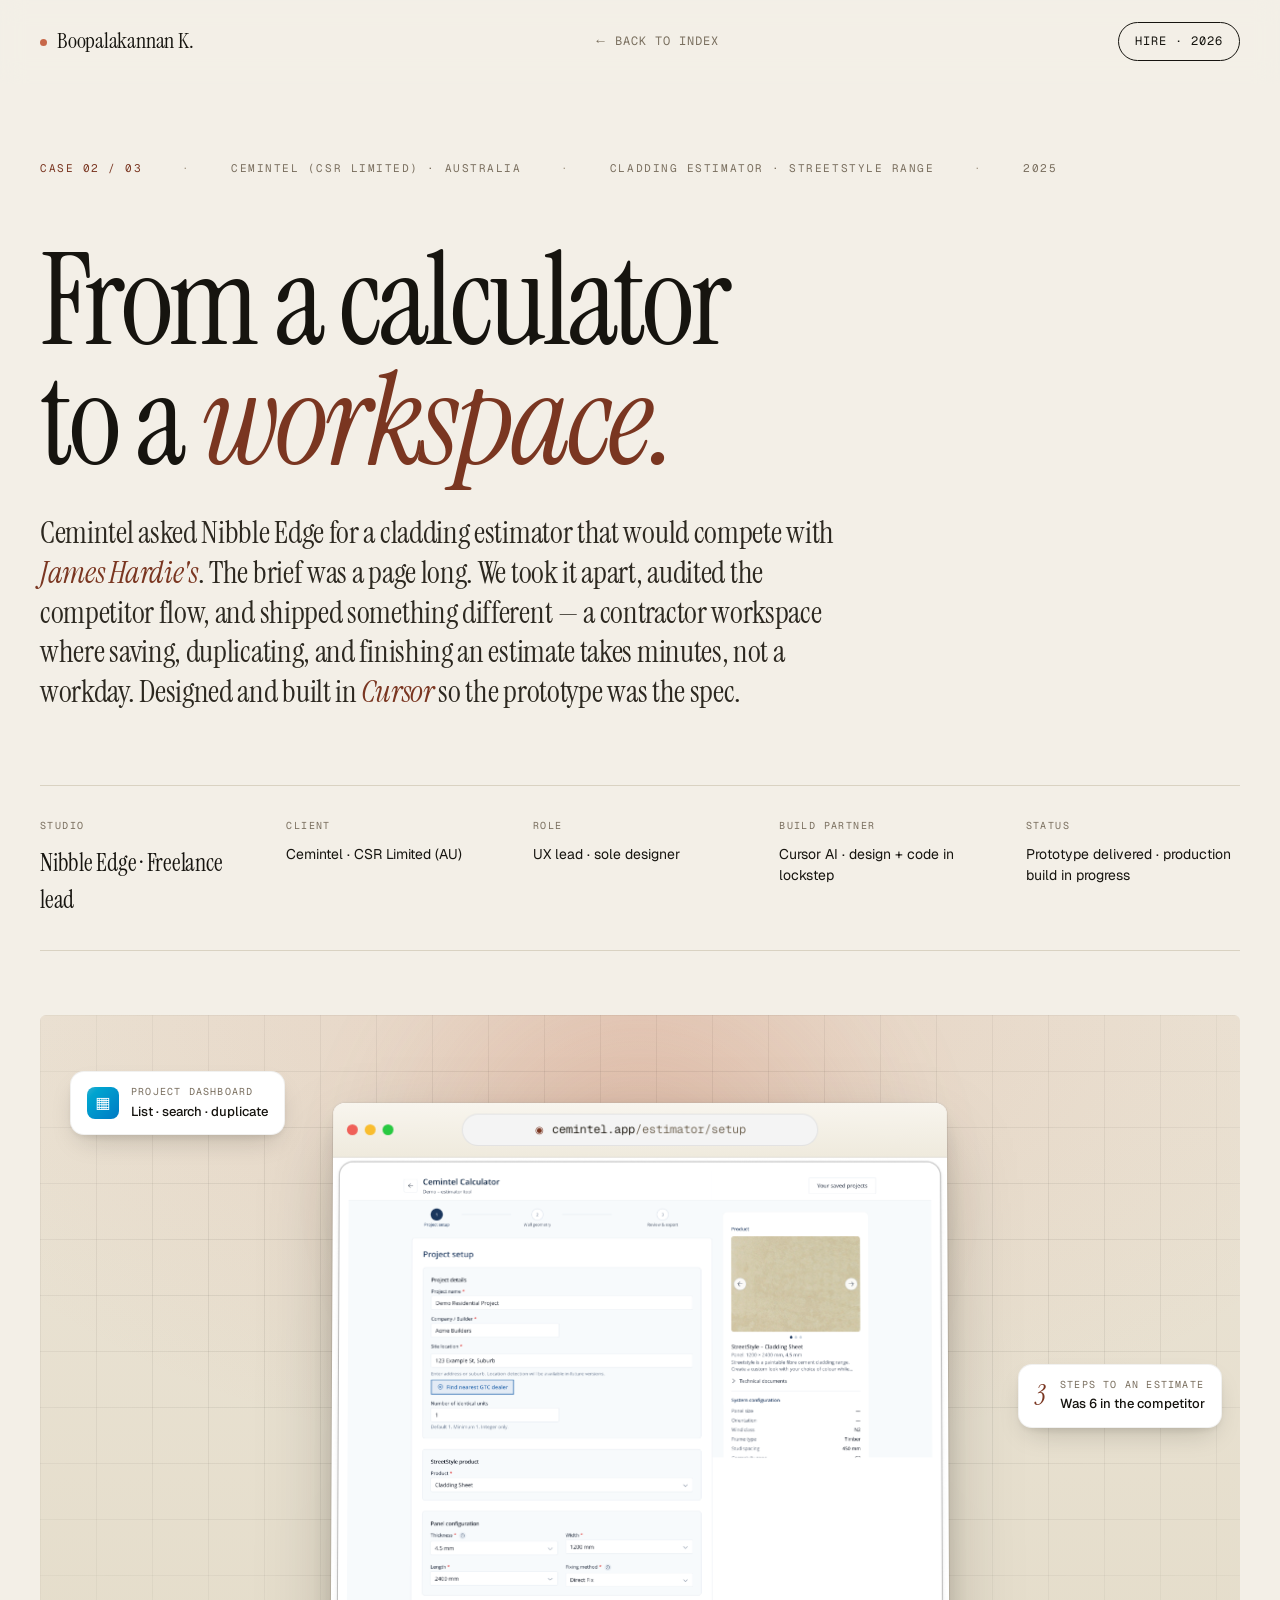
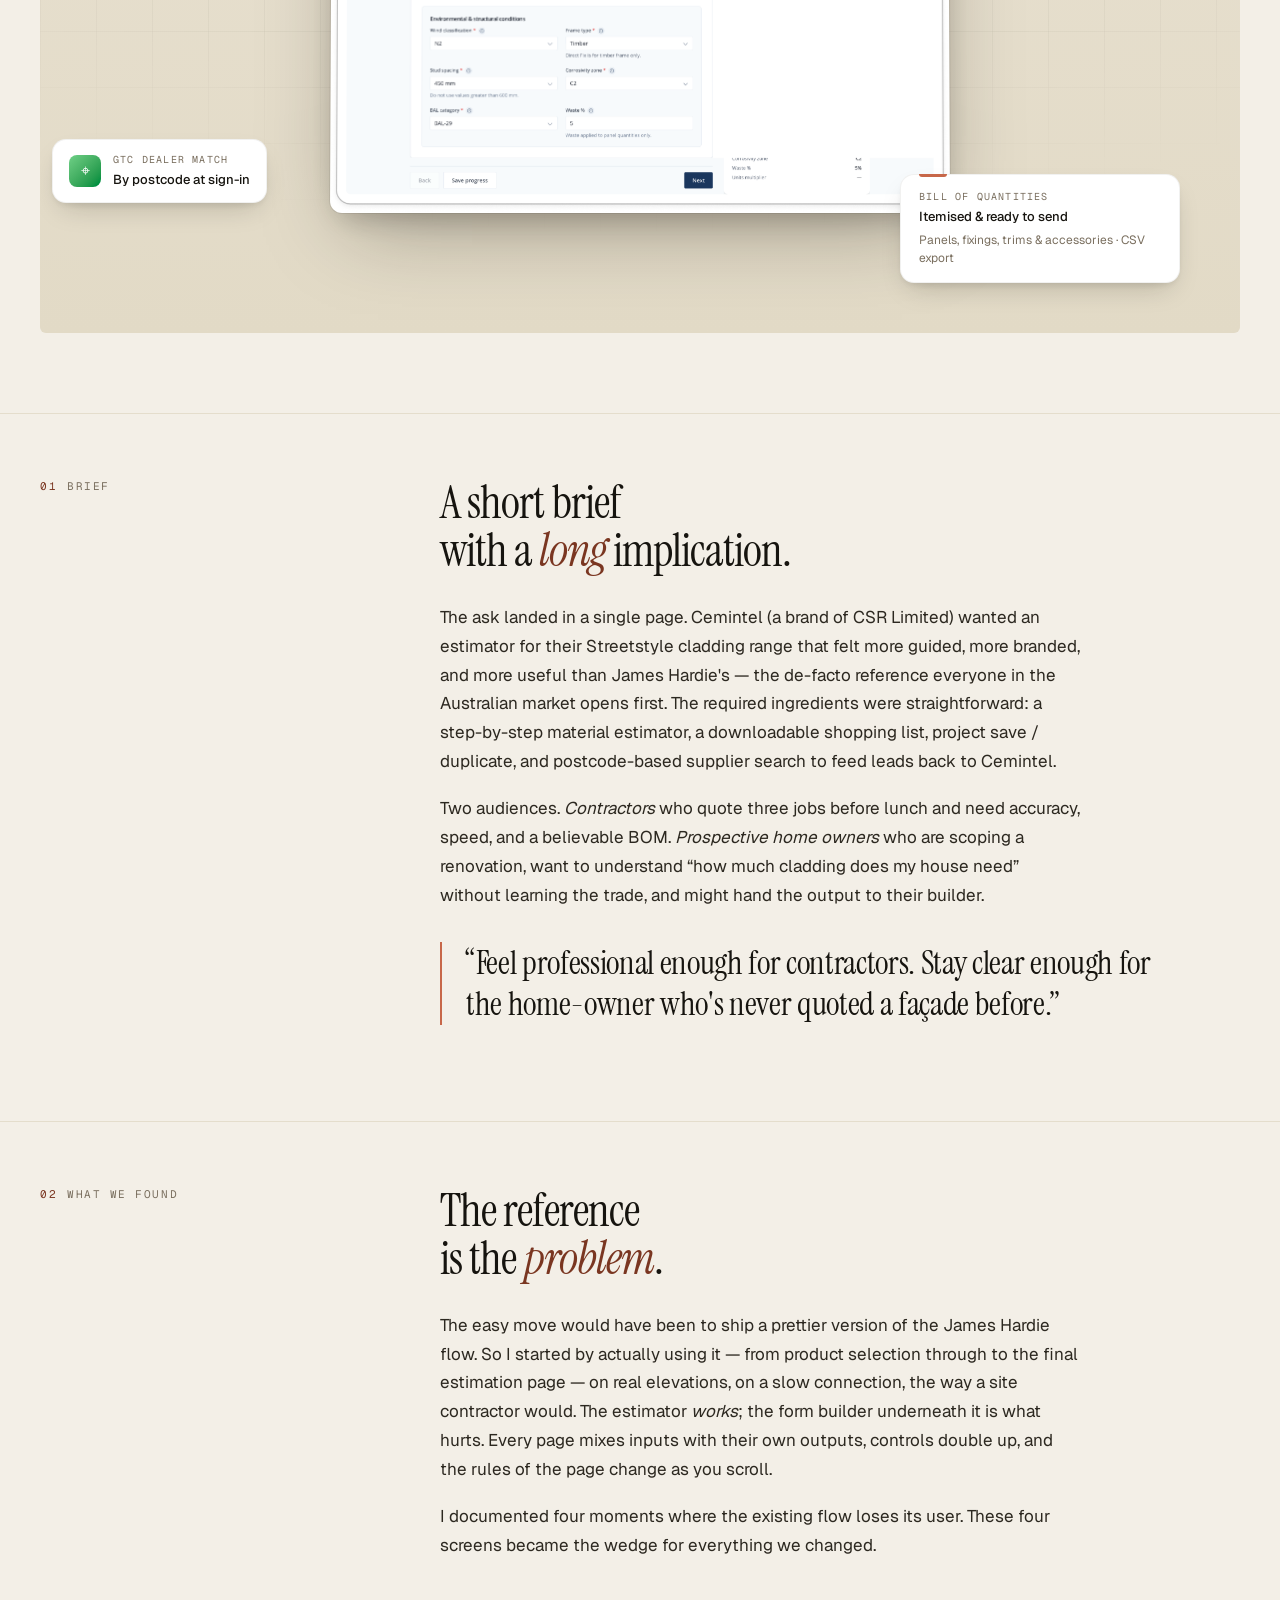
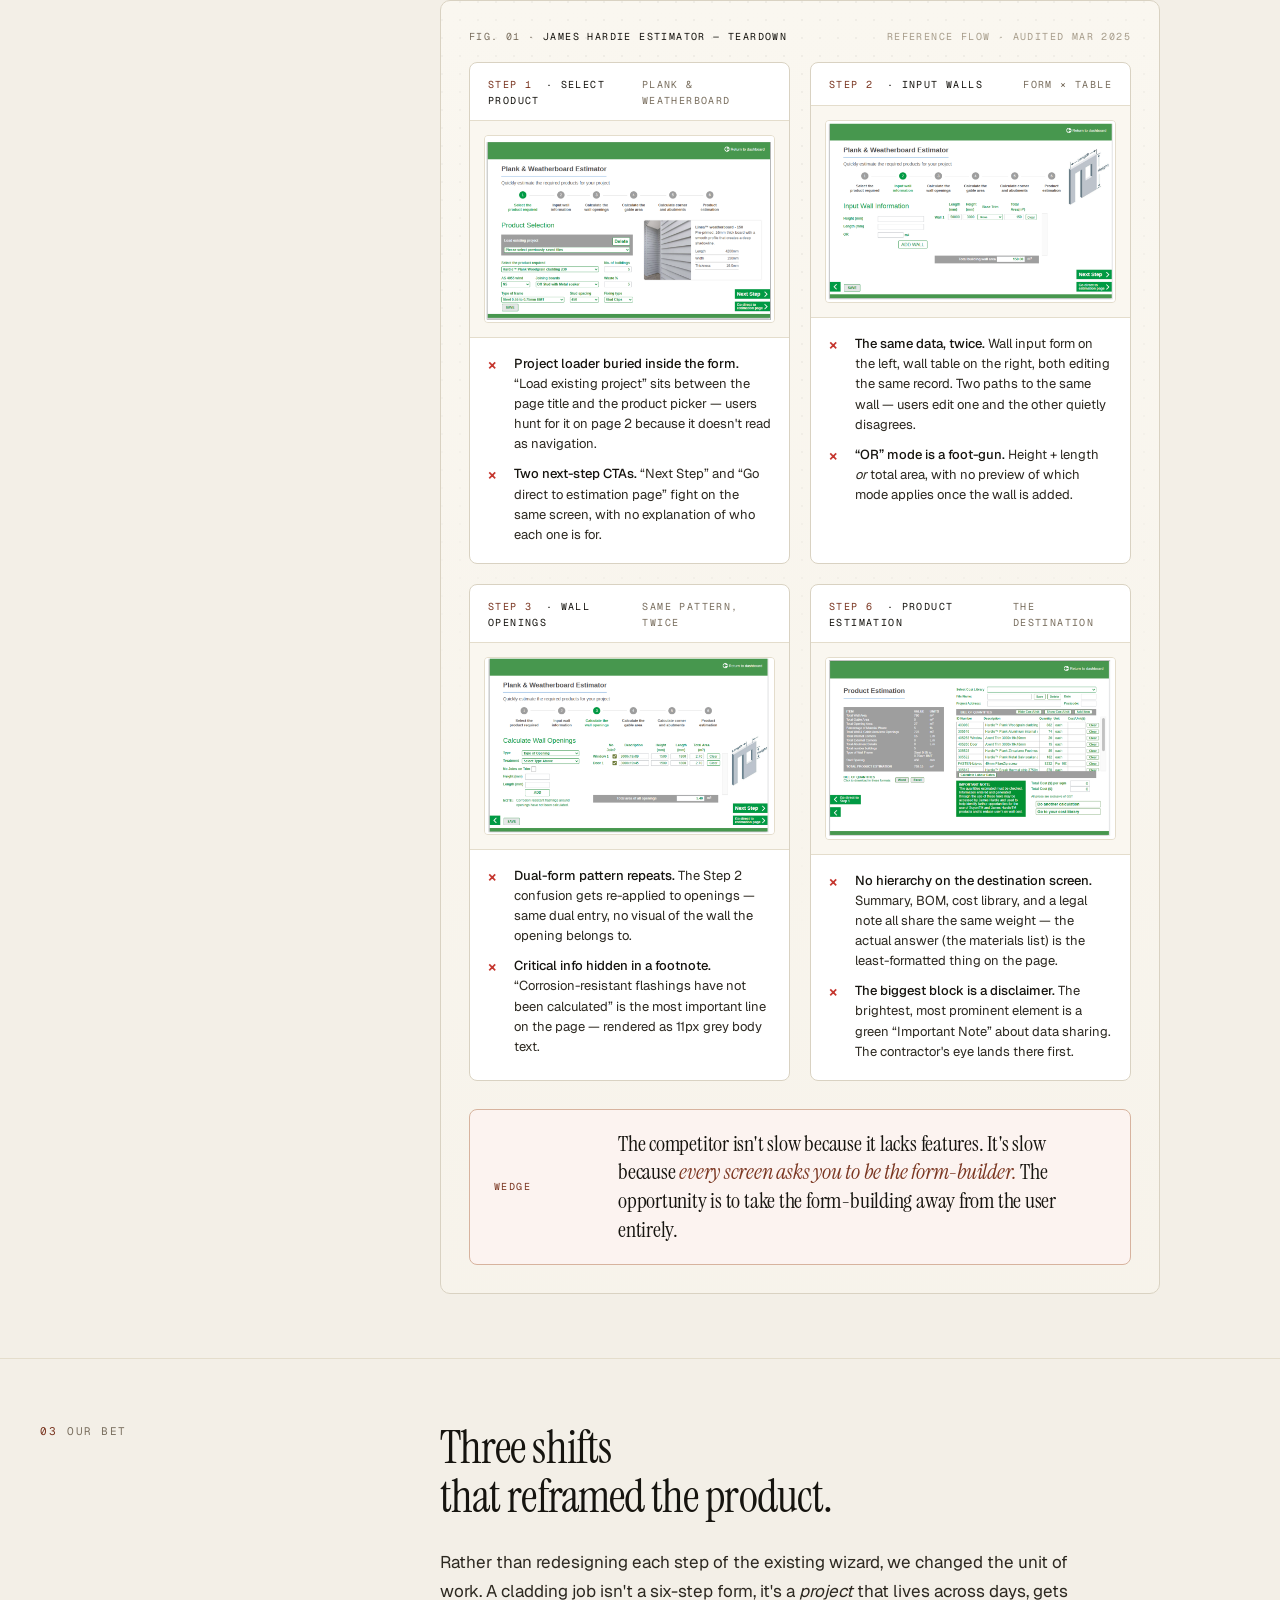
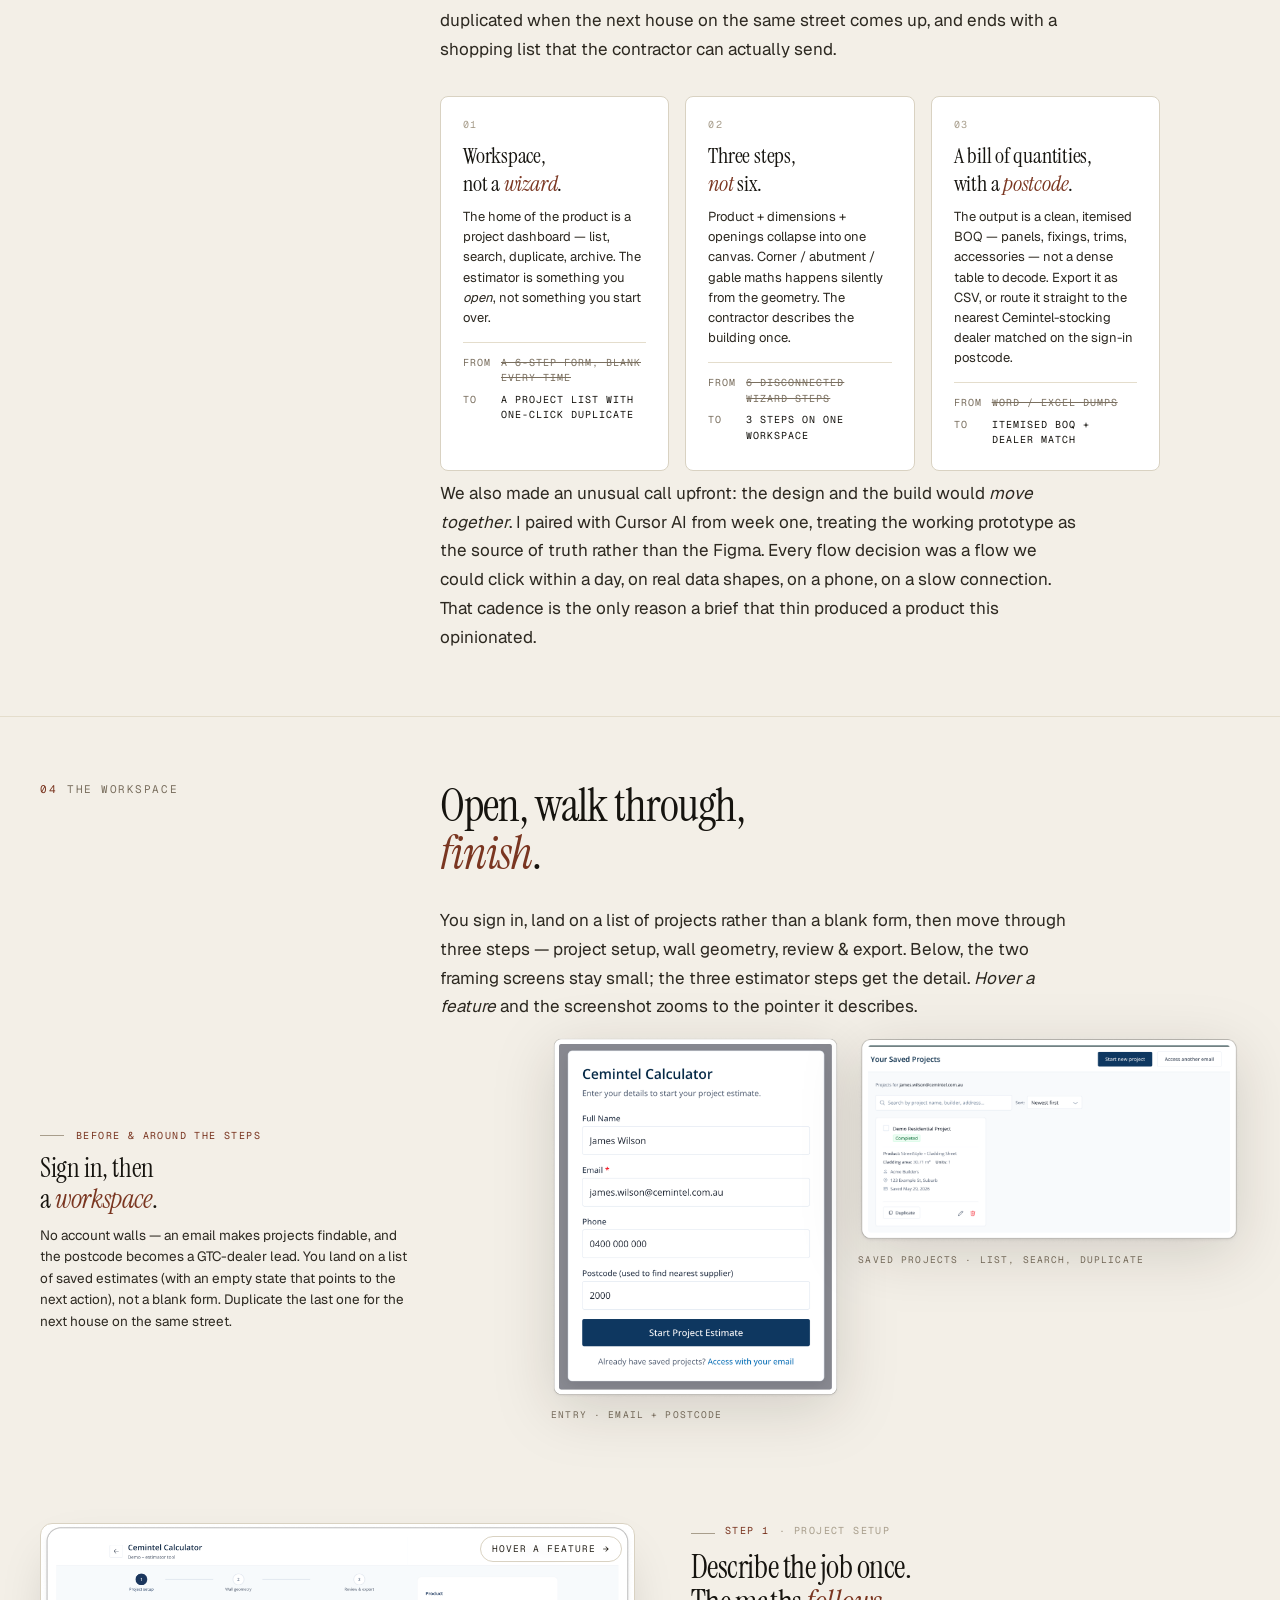
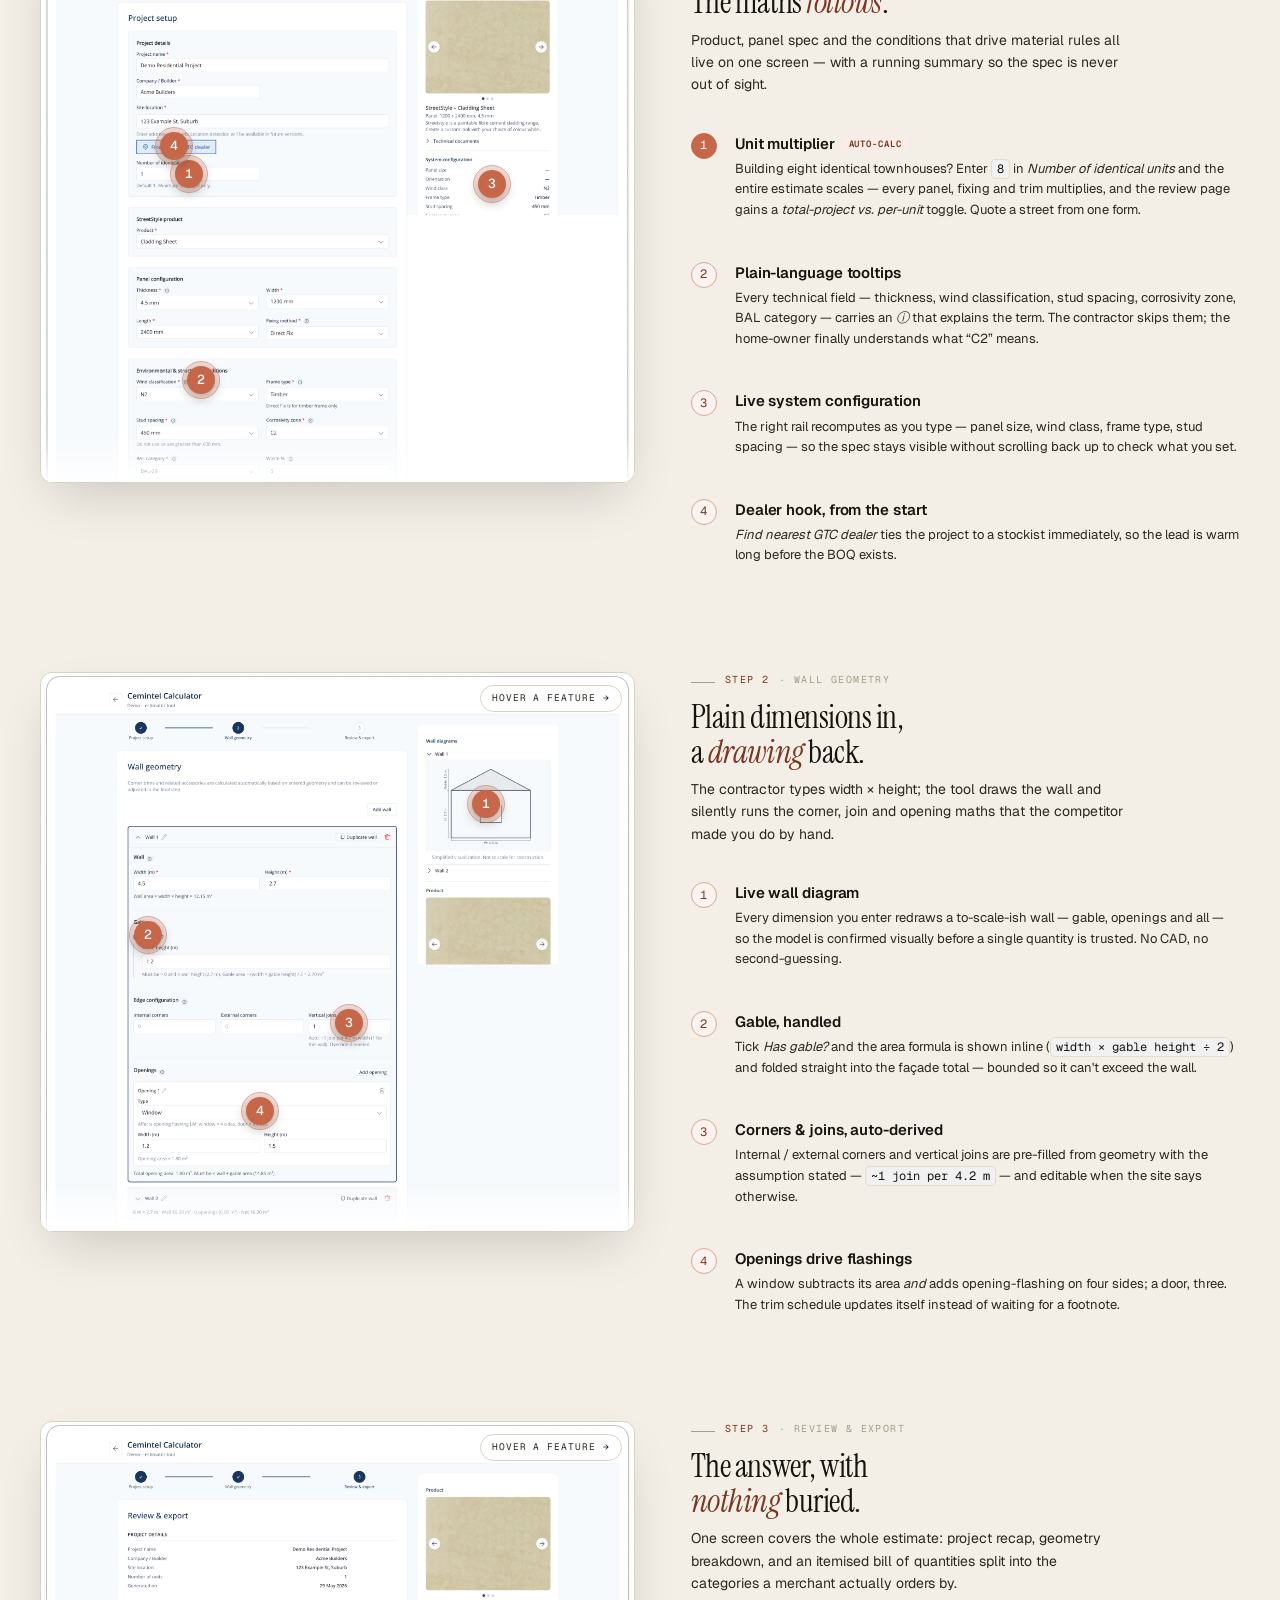
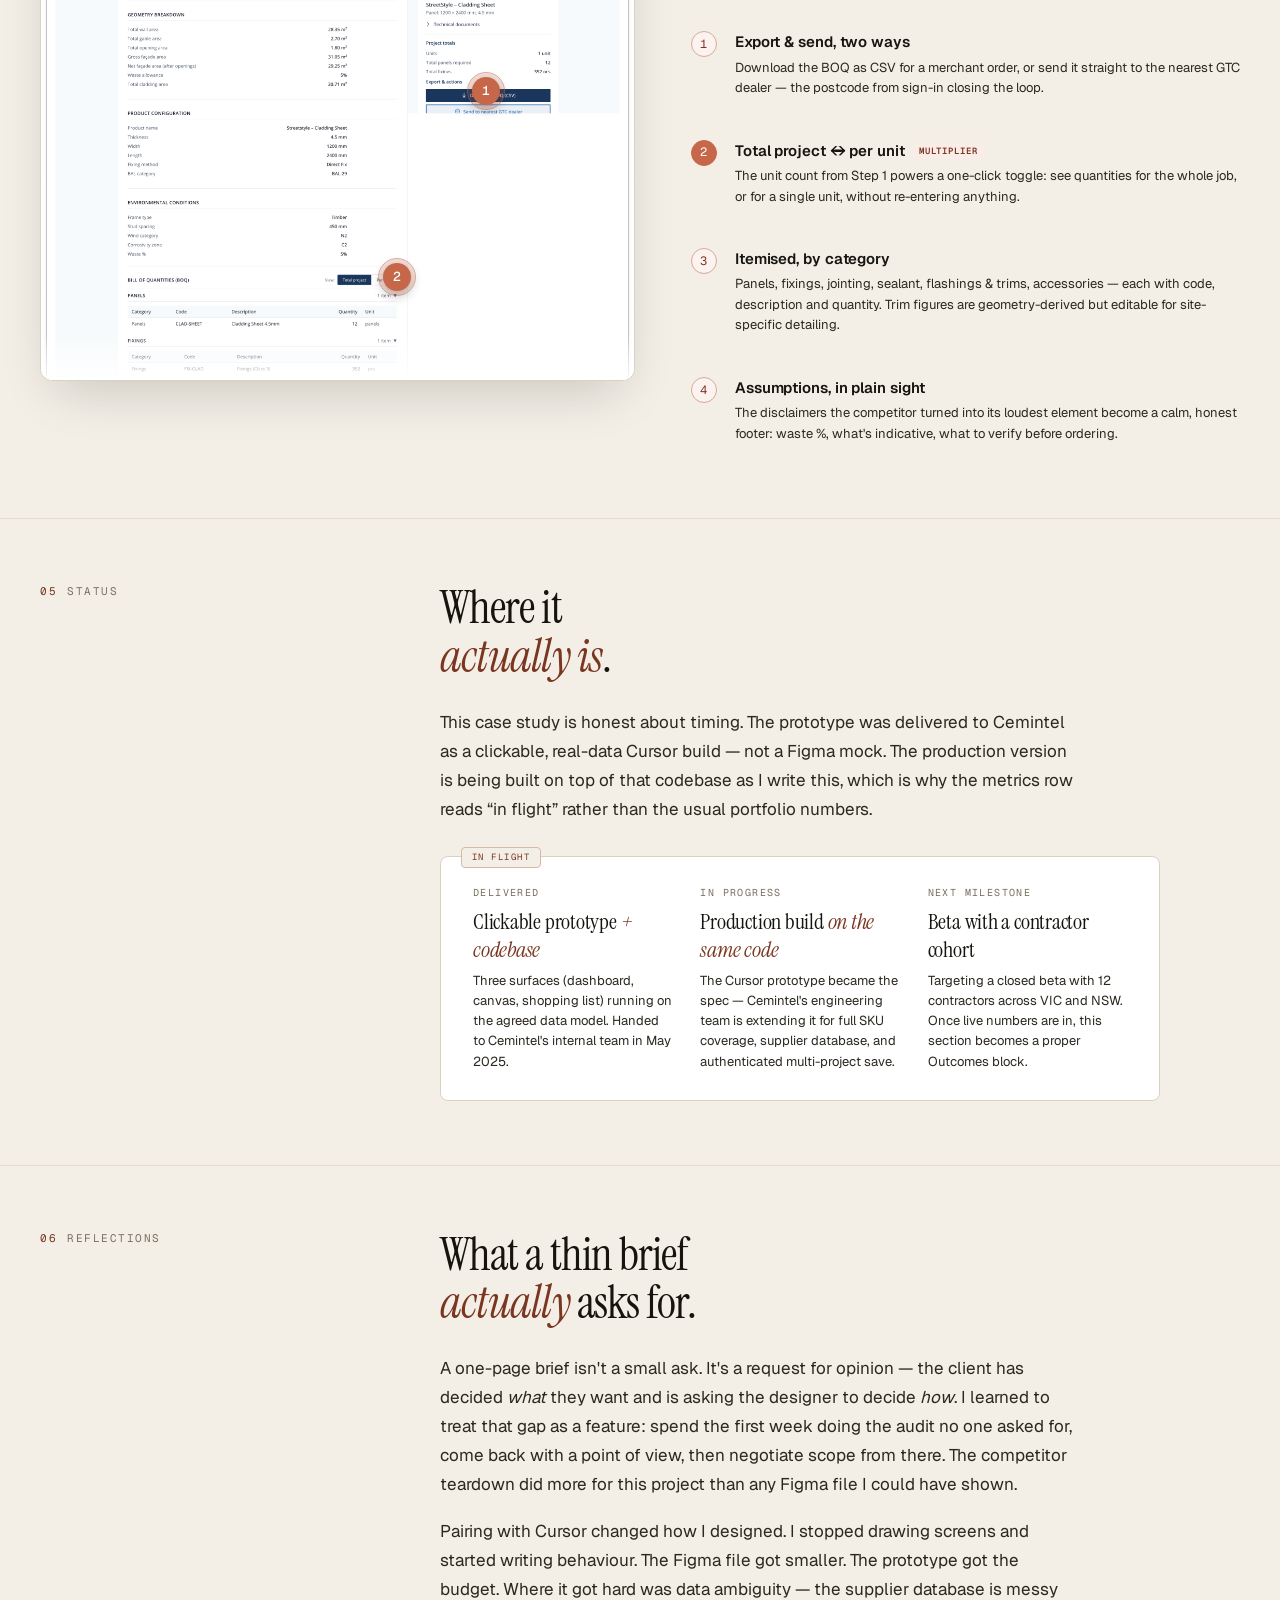
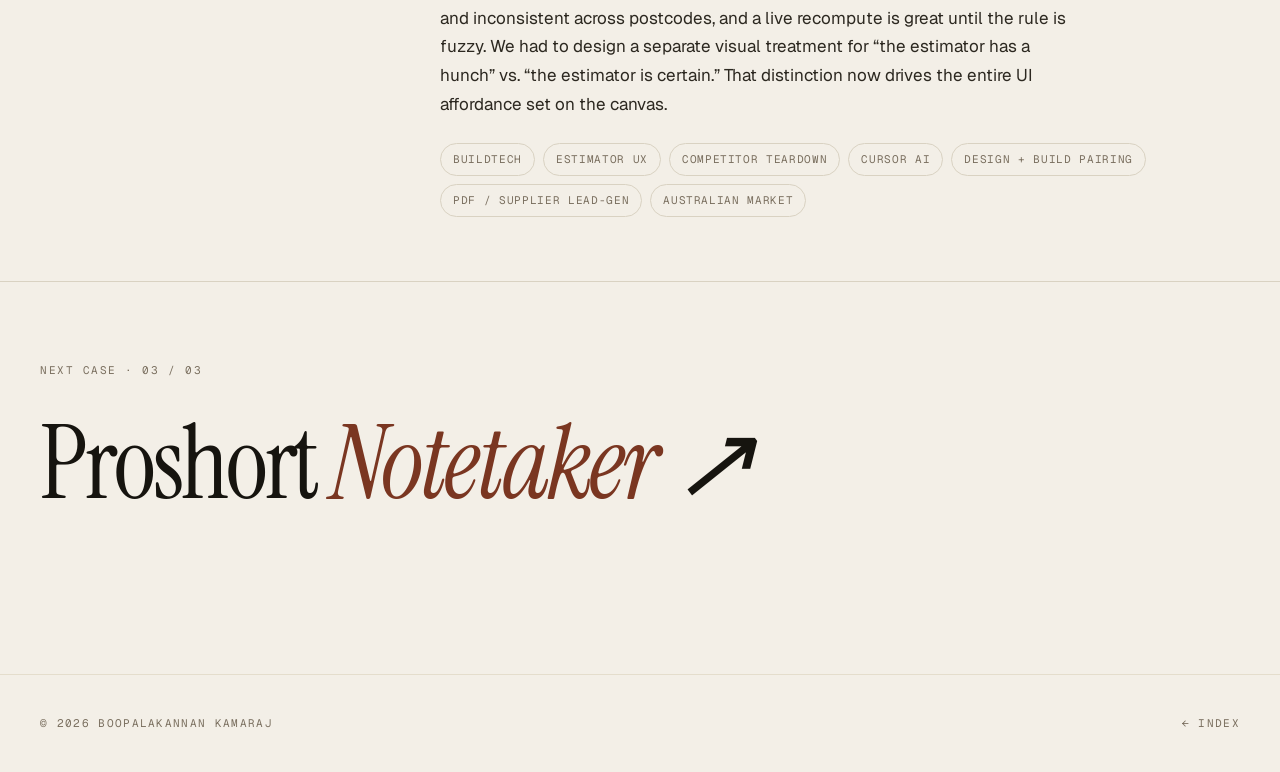
==== work/cemintel-estimator.html @ aaf375f7 "Initial commit — Boopalakannan Kamaraj portfolio Static portfolio site: index landing page plus Pros" ====
<!doctype html>
<html lang="en">
<head>
<meta charset="utf-8">
<meta name="viewport" content="width=device-width,initial-scale=1">
<title>Cladding Sheet Estimator — Case study · Boopalakannan Kamaraj</title>
<link rel="preconnect" href="https://fonts.googleapis.com">
<link rel="preconnect" href="https://fonts.gstatic.com" crossorigin>
<link href="https://fonts.googleapis.com/css2?family=Instrument+Serif:ital@0;1&family=Geist:wght@300;400;500;600&family=Geist+Mono:wght@400;500&display=swap" rel="stylesheet">
<script src="../image-slot.js"></script>
<link rel="stylesheet" href="case-study.css">
<link rel="stylesheet" href="hero-stage.css">
<script src="natural-slot.js" defer></script>
<style>
  /* Cemintel-specific chip placements */
  .chip-projects { top: 56px; left: 30px; animation-delay: -0.5s; }
  .chip-steps { top: 38%; right: 18px; animation-delay: -2s; }
  .chip-postcode { bottom: 130px; left: 12px; animation-delay: -3.5s; }
  .note-bom { bottom: 50px; right: 60px; animation-delay: -1.2s; }
  @media (max-width: 1100px) {
    .chip-projects { top: 30px; left: 16px; }
    .chip-steps { top: auto; bottom: 200px; right: 12px; }
    .chip-postcode { display: none; }
    .note-bom { right: 16px; bottom: 24px; max-width: 220px; }
  }

  /* ============================================================
     Competitor teardown — 4-screen evidence grid
     ============================================================ */
  .comp-wall {
    position: relative;
    margin-top: 40px;
    padding: 28px;
    background:
      linear-gradient(180deg, var(--paper) 0%, color-mix(in oklab, var(--paper) 80%, var(--bg-warm)) 100%);
    border: 1px solid var(--line);
    border-radius: 10px;
  }
  .comp-wall::before {
    content: '';
    position: absolute; inset: 0;
    background-image: radial-gradient(circle at 1px 1px, color-mix(in oklab, var(--ink) 10%, transparent) 1px, transparent 0);
    background-size: 18px 18px;
    mask-image: radial-gradient(120% 90% at 50% 0%, #000 25%, transparent 85%);
    -webkit-mask-image: radial-gradient(120% 90% at 50% 0%, #000 25%, transparent 85%);
    pointer-events: none;
    opacity: 0.4;
    border-radius: 10px;
  }
  .comp-wall-cap {
    position: relative;
    display: flex; justify-content: space-between; align-items: baseline;
    margin-bottom: 18px;
    font-family: var(--mono); font-size: 10px; letter-spacing: 0.14em; text-transform: uppercase; color: var(--muted);
  }
  .comp-wall-cap .l span { color: var(--ink); }
  .comp-wall-cap .meta { color: var(--muted-2); }
  .comp-grid {
    position: relative;
    display: grid;
    grid-template-columns: 1fr 1fr;
    gap: 20px;
  }
  .comp-tile {
    background: var(--surface);
    border: 1px solid var(--line);
    border-radius: 8px;
    overflow: hidden;
    display: flex; flex-direction: column;
    transition: transform 280ms cubic-bezier(.2,.7,.2,1), box-shadow 280ms;
  }
  .comp-tile:hover {
    transform: translateY(-3px);
    box-shadow: 0 22px 40px -22px rgba(20, 16, 8, 0.22);
    z-index: 2;
  }
  .comp-tile-head {
    display: flex; justify-content: space-between; align-items: baseline;
    padding: 14px 18px 12px;
    border-bottom: 1px solid var(--line-soft);
    font-family: var(--mono); font-size: 10px; letter-spacing: 0.14em; text-transform: uppercase; color: var(--muted);
  }
  .comp-tile-head .step { color: var(--accent-ink); }
  .comp-tile-head .step span { color: var(--ink); margin-left: 6px; }
  .comp-tile-img {
    background: var(--paper);
    padding: 14px;
    border-bottom: 1px solid var(--line-soft);
  }
  .comp-tile-img img {
    display: block; width: 100%; height: auto;
    border: 1px solid var(--line-soft);
    border-radius: 4px;
  }
  .comp-tile-issues {
    padding: 16px 18px 18px;
    display: flex; flex-direction: column; gap: 10px;
    flex: 1;
  }
  .comp-tile-issues .issue {
    display: grid; grid-template-columns: 16px 1fr; gap: 10px;
    font-size: 13px; line-height: 1.55; color: var(--ink-soft);
  }
  .comp-tile-issues .issue::before {
    content: '×';
    color: oklch(0.55 0.18 28);
    font-weight: 600;
    font-size: 16px; line-height: 1.4;
  }
  .comp-tile-issues .issue strong { color: var(--ink); font-weight: 500; }

  .comp-takeaway {
    margin-top: 28px;
    padding: 20px 24px;
    background: color-mix(in oklab, var(--accent) 8%, var(--surface));
    border: 1px solid color-mix(in oklab, var(--accent) 30%, var(--line));
    border-radius: 8px;
    display: grid; grid-template-columns: 100px 1fr; gap: 24px; align-items: center;
  }
  .comp-takeaway .lbl {
    font-family: var(--mono); font-size: 10px; letter-spacing: 0.14em; text-transform: uppercase;
    color: var(--accent-ink);
  }
  .comp-takeaway .body {
    font-family: var(--serif); font-size: 22px; line-height: 1.3; letter-spacing: -0.01em;
    color: var(--ink); margin: 0;
  }
  .comp-takeaway .body em { font-style: italic; color: var(--accent-ink); }

  @media (max-width: 860px) {
    .comp-grid { grid-template-columns: 1fr; }
    .comp-takeaway { grid-template-columns: 1fr; gap: 8px; }
  }

  /* ============================================================
     "Our bet" — three-pillar shift summary
     ============================================================ */
  .bet-pillars {
    display: grid; grid-template-columns: 1fr 1fr 1fr; gap: 16px;
    margin: 32px 0 8px;
  }
  .bet-pillar {
    background: var(--surface);
    border: 1px solid var(--line);
    border-radius: 8px;
    padding: 20px 22px 22px;
  }
  .bet-pillar .num {
    font-family: var(--mono); font-size: 10px; letter-spacing: 0.14em; text-transform: uppercase;
    color: var(--muted-2); display: block; margin-bottom: 10px;
  }
  .bet-pillar h4 {
    font-family: var(--serif); font-weight: 400;
    font-size: 22px; line-height: 1.25; letter-spacing: -0.01em;
    margin: 0 0 10px; color: var(--ink);
  }
  .bet-pillar h4 em { font-style: italic; color: var(--accent-ink); }
  .bet-pillar p {
    font-size: 13px; line-height: 1.55; color: var(--ink-soft);
    margin: 0;
  }
  .bet-pillar .from-to {
    display: grid; grid-template-columns: auto 1fr; gap: 6px 10px;
    margin-top: 14px; padding-top: 12px; border-top: 1px solid var(--line-soft);
    font-family: var(--mono); font-size: 10px; letter-spacing: 0.1em; text-transform: uppercase;
  }
  .bet-pillar .from-to .k { color: var(--muted); }
  .bet-pillar .from-to .v { color: var(--ink); }
  .bet-pillar .from-to .v.was { color: var(--muted); text-decoration: line-through; }

  @media (max-width: 860px) {
    .bet-pillars { grid-template-columns: 1fr; }
  }

  /* ============================================================
     Status callout (replaces Outcomes since not yet shipped)
     ============================================================ */
  .status-card {
    margin-top: 32px;
    padding: 28px 32px;
    background: var(--surface);
    border: 1px solid var(--line);
    border-radius: 8px;
    display: grid; grid-template-columns: 1fr 1fr 1fr; gap: 28px;
    position: relative;
  }
  .status-card::before {
    content: 'In flight';
    position: absolute; top: -10px; left: 20px;
    font-family: var(--mono); font-size: 9px; letter-spacing: 0.16em; text-transform: uppercase;
    color: var(--accent-ink);
    background: var(--bg);
    padding: 3px 10px; border-radius: 4px;
    border: 1px solid color-mix(in oklab, var(--accent) 25%, var(--line));
  }
  .status-card .item .l {
    font-family: var(--mono); font-size: 10px; letter-spacing: 0.14em; text-transform: uppercase;
    color: var(--muted); display: block; margin-bottom: 8px;
  }
  .status-card .item .v {
    font-family: var(--serif); font-size: 22px; line-height: 1.25; letter-spacing: -0.01em;
    color: var(--ink); display: block;
  }
  .status-card .item .v em { font-style: italic; color: var(--accent-ink); }
  .status-card .item p {
    margin: 8px 0 0;
    font-size: 13px; line-height: 1.55; color: var(--ink-soft);
  }

  @media (max-width: 860px) {
    .status-card { grid-template-columns: 1fr; gap: 18px; padding: 24px 20px; }
  }

  /* ============================================================
     Built-screen showcase (real Cursor build screenshots)
     The PNGs ship with transparent rounded corners + soft shadow
     baked in, so they sit straight on the page — no extra chrome.
     ============================================================ */
  .hero-app {
    position: relative; z-index: 1;
    display: block; width: 100%; height: auto;
    filter:
      drop-shadow(0 36px 80px rgba(20, 16, 8, 0.30))
      drop-shadow(0 14px 30px rgba(20, 16, 8, 0.16));
    transform: perspective(2600px) rotateX(2.5deg);
    transform-origin: 50% 100%;
    transition: transform 800ms cubic-bezier(.2,.7,.2,1);
  }
  .stage:hover .hero-app { transform: perspective(2600px) rotateX(0deg); }

  /* Hero screenshot wrapped in a browser window (matches Proshort) */
  .cs-hero-stage .window { width: min(620px, 100%); margin: 0 auto; }
  .cs-hero-stage .window .hero-app {
    width: 100%; height: auto; transform: none; filter: none; border-radius: 0;
  }
  .cs-hero-stage:hover .window .hero-app { transform: none; }

  .shot-figure { margin: 52px 0; }
  .shot-figure.center {
    max-width: 760px; margin-left: auto; margin-right: auto;
  }
  .shot-figure img,
  .shot-card img {
    display: block; width: 100%; height: auto;
    filter: drop-shadow(0 20px 46px rgba(20, 16, 8, 0.16));
  }
  .shot-cap {
    display: flex; justify-content: space-between; align-items: baseline;
    margin-top: 16px;
    font-family: var(--mono); font-size: 11px; letter-spacing: 0.12em; text-transform: uppercase; color: var(--muted);
  }
  .shot-cap span { color: var(--ink); }

  .shot-row {
    display: grid; grid-template-columns: 1fr 1fr; gap: 30px;
    margin: 52px 0; align-items: start;
  }
  .shot-row.lean { grid-template-columns: 1.15fr 0.85fr; }

  /* Tall review/export page — capped, scrolls inside its own frame */
  .shot-scroll {
    position: relative;
    max-height: 560px; overflow: auto;
    border-radius: 12px;
    border: 1px solid var(--line);
    background: #fff;
    box-shadow: 0 20px 46px -16px rgba(20, 16, 8, 0.20);
    -webkit-overflow-scrolling: touch;
  }
  .shot-scroll img {
    display: block; width: 100%; height: auto; filter: none;
  }
  .shot-scroll::after {
    content: '';
    position: sticky; bottom: 0; left: 0; right: 0;
    display: block; height: 44px; margin-top: -44px;
    background: linear-gradient(180deg, transparent, color-mix(in oklab, #fff 88%, transparent));
    pointer-events: none;
  }
  .scroll-hint {
    font-family: var(--mono); font-size: 10px; letter-spacing: 0.12em; text-transform: uppercase;
    color: var(--muted-2);
    display: inline-flex; align-items: center; gap: 6px;
  }
  .scroll-hint::before { content: '↕'; color: var(--accent-ink); font-size: 12px; }

  @media (max-width: 860px) {
    .shot-row, .shot-row.lean { grid-template-columns: 1fr; gap: 36px; }
    .shot-figure.center { max-width: 100%; }
  }

  /* ============================================================
     Annotated feature walkthrough — screen on one side,
     "what we built" on the other, key features pinned on-shot
     ============================================================ */
  .walk { display: flex; flex-direction: column; gap: 96px; margin-top: 12px; }
  .walk-row {
    display: grid; grid-template-columns: 1.04fr 0.96fr; gap: 56px;
    align-items: start;
  }

  .walk-shot { position: sticky; top: 88px; align-self: start; }
  .frameimg { position: relative; display: block; line-height: 0; border-radius: 12px; }
  .frameimg img {
    display: block; width: 100%; height: auto;
    filter: drop-shadow(0 22px 50px rgba(20, 16, 8, 0.16));
  }
  .walk-shot .stack { display: flex; flex-direction: column; gap: 22px; }
  .walk-shot.scroll .port {
    max-height: 520px; overflow: auto;
    border-radius: 12px; border: 1px solid var(--line); background: #fff;
    box-shadow: 0 22px 50px -16px rgba(20, 16, 8, 0.20);
    -webkit-overflow-scrolling: touch;
  }
  .walk-shot.scroll .frameimg { border-radius: 0; }
  .walk-shot.scroll .frameimg img { filter: none; }
  .walk-shot.scroll .port::after {
    content: ''; position: sticky; bottom: 0; left: 0; right: 0;
    display: block; height: 40px; margin-top: -40px;
    background: linear-gradient(180deg, transparent, color-mix(in oklab, #fff 90%, transparent));
    pointer-events: none;
  }

  /* On-screenshot hotspot markers */
  .hot {
    position: absolute; transform: translate(-50%, -50%); z-index: 3;
    width: 28px; height: 28px; border-radius: 50%;
    background: var(--accent); color: #fff;
    font-family: var(--mono); font-size: 13px; font-weight: 500;
    display: flex; align-items: center; justify-content: center;
    box-shadow: 0 0 0 4px color-mix(in oklab, var(--accent) 20%, transparent), 0 4px 12px rgba(20, 16, 8, 0.32);
  }
  .hot::after {
    content: ''; position: absolute; inset: -5px; border-radius: 50%;
    border: 1.5px solid color-mix(in oklab, var(--accent) 55%, transparent);
    animation: hotpulse 2.6s ease-out infinite;
  }
  @keyframes hotpulse {
    0% { transform: scale(1); opacity: 0.7; }
    70%, 100% { transform: scale(2.2); opacity: 0; }
  }

  .walk-cap {
    margin-top: 14px;
    display: flex; justify-content: space-between; align-items: baseline;
    font-family: var(--mono); font-size: 10px; letter-spacing: 0.12em; text-transform: uppercase; color: var(--muted);
  }
  .walk-cap span { color: var(--ink); }

  /* Content side */
  .walk-info .eyebrow {
    font-family: var(--mono); font-size: 10px; letter-spacing: 0.14em; text-transform: uppercase; color: var(--accent-ink);
    display: flex; gap: 10px; align-items: baseline;
  }
  .walk-info .eyebrow .step { color: var(--muted-2); }
  .walk-info h3.wt {
    font-family: var(--serif); font-weight: 400;
    font-size: 32px; line-height: 1.1; letter-spacing: -0.015em;
    margin: 12px 0 8px; color: var(--ink);
  }
  .walk-info h3.wt em { font-style: italic; color: var(--accent-ink); }
  .walk-info .lead {
    font-size: 14px; line-height: 1.6; color: var(--ink-soft);
    margin: 0 0 26px; max-width: 48ch;
  }
  .feats { display: flex; flex-direction: column; gap: 20px; }
  .feat { display: grid; grid-template-columns: 28px 1fr; gap: 16px; align-items: start; }
  .feat .n {
    width: 26px; height: 26px; border-radius: 50%; margin-top: 1px;
    border: 1px solid color-mix(in oklab, var(--accent) 38%, var(--line));
    background: color-mix(in oklab, var(--accent) 8%, var(--surface)); color: var(--accent-ink);
    font-family: var(--mono); font-size: 12px;
    display: flex; align-items: center; justify-content: center; flex-shrink: 0;
  }
  .feat.key .n { background: var(--accent); color: #fff; border-color: var(--accent); }
  .feat h5 {
    margin: 0 0 4px; font-family: var(--sans); font-size: 15px; font-weight: 600;
    color: var(--ink); letter-spacing: -0.006em;
  }
  .feat h5 .tag-key {
    font-family: var(--mono); font-size: 9px; letter-spacing: 0.1em; text-transform: uppercase;
    color: var(--accent-ink); background: color-mix(in oklab, var(--accent) 12%, var(--surface));
    border-radius: 4px; padding: 2px 6px; margin-left: 8px; vertical-align: 2px;
  }
  .feat p { margin: 0; font-size: 13px; line-height: 1.58; color: var(--ink-soft); }
  .feat p code {
    font-family: var(--mono); font-size: 12px;
    background: color-mix(in oklab, var(--ink) 5%, var(--surface)); border: 1px solid var(--line-soft);
    border-radius: 4px; padding: 1px 5px; color: var(--ink);
  }

  @media (max-width: 900px) {
    .walk { gap: 64px; }
    .walk-row { grid-template-columns: 1fr; gap: 28px; }
    .walk-shot { position: static; }
  }

  /* ============================================================
     Compact framing duo (login + saved projects) — small, together
     ============================================================ */
  .duo {
    display: grid; grid-template-columns: 0.8fr 1.2fr; gap: 52px;
    align-items: center; padding: 4px 0 4px;
  }
  .duo-desc .eyebrow {
    font-family: var(--mono); font-size: 10px; letter-spacing: 0.14em; text-transform: uppercase; color: var(--accent-ink);
  }
  .duo-desc h4 {
    font-family: var(--serif); font-weight: 400; font-size: 27px; line-height: 1.14; letter-spacing: -0.015em;
    margin: 10px 0 10px; color: var(--ink);
  }
  .duo-desc h4 em { font-style: italic; color: var(--accent-ink); }
  .duo-desc p { margin: 0; font-size: 13.5px; line-height: 1.6; color: var(--ink-soft); max-width: 42ch; }
  .duo-shots { display: flex; gap: 18px; align-items: flex-start; }
  .duo-shots figure { margin: 0; flex: 1; }
  .duo-shots figure.wide { flex: 1.32; }
  .duo-shots img {
    display: block; width: 100%; height: auto; border-radius: 9px;
    filter: drop-shadow(0 14px 30px rgba(20, 16, 8, 0.15));
  }
  .duo-shots figcaption {
    margin-top: 9px; font-family: var(--mono); font-size: 9.5px; letter-spacing: 0.12em; text-transform: uppercase; color: var(--muted);
  }
  @media (max-width: 900px) {
    .duo { grid-template-columns: 1fr; gap: 26px; }
  }

  /* ============================================================
     Zoom-on-hover step rows
     ============================================================ */
  .zrow {
    display: grid; grid-template-columns: 1.04fr 0.96fr; gap: 56px; align-items: start;
  }
  .zoom-stage {
    position: sticky; top: 88px;
    overflow: hidden; height: 560px;
    border-radius: 12px; border: 1px solid var(--line); background: #fff;
    box-shadow: 0 22px 50px -16px rgba(20, 16, 8, 0.20);
  }
  .zoom-canvas {
    position: absolute; left: 0; top: 0; width: 100%;
    transform-origin: 0 0;
    transition: transform 680ms cubic-bezier(.2,.7,.2,1);
    will-change: transform;
  }
  .zoom-canvas img { display: block; width: 100%; height: auto; }
  .zoom-stage::after {
    content: ''; position: absolute; left: 0; right: 0; bottom: 0; height: 48px; z-index: 2;
    background: linear-gradient(180deg, transparent, color-mix(in oklab, #fff 88%, transparent));
    pointer-events: none; transition: opacity 0.4s;
  }
  .zoom-stage.zoomed::after { opacity: 0; }
  .zoom-hint {
    position: absolute; top: 12px; right: 12px; z-index: 3;
    font-family: var(--mono); font-size: 9.5px; letter-spacing: 0.1em; text-transform: uppercase; color: var(--ink-soft);
    background: color-mix(in oklab, #fff 84%, transparent); border: 1px solid var(--line);
    border-radius: 999px; padding: 5px 11px; transition: opacity 0.35s; backdrop-filter: blur(5px);
  }
  .zoom-stage.zoomed .zoom-hint { opacity: 0; }

  .hot { transition: transform 0.3s cubic-bezier(.2,.7,.2,1), opacity 0.3s, box-shadow 0.3s; }
  .hot.dim { opacity: 0.18; }
  .hot.on {
    transform: translate(-50%, -50%) scale(1.22);
    box-shadow: 0 0 0 5px color-mix(in oklab, var(--accent) 24%, transparent), 0 6px 16px rgba(20, 16, 8, 0.4);
  }
  /* In zoom mode the canvas is scaled 2×, so the marker would balloon and
     cover the element it points to. Counter-scale the active one into a small
     hollow target ring (element shows through the centre) and hide the rest. */
  .zoom-stage.zoomed .hot.dim { opacity: 0; }
  .zoom-stage.zoomed .hot.on {
    background: transparent;
    color: transparent;
    border: 2px solid #fff;
    box-shadow: 0 0 0 2px var(--accent), 0 2px 10px rgba(20, 16, 8, 0.45);
    transform: translate(-50%, -50%) scale(0.5);
  }
  .zoom-stage.zoomed .hot.on::after {
    inset: -3px;
    border-color: color-mix(in oklab, var(--accent) 70%, transparent);
  }

  .zrow .feat {
    padding: 12px 14px; margin: -2px -14px; border-radius: 9px;
    cursor: pointer; transition: background 0.2s;
  }
  .zrow .feat:hover, .zrow .feat.active {
    background: color-mix(in oklab, var(--accent) 6%, transparent);
  }

  @media (max-width: 900px) {
    .zrow { grid-template-columns: 1fr; gap: 26px; }
    .zoom-stage { position: static; height: auto; }
    .zoom-canvas { position: relative; transform: none !important; }
    .zoom-stage::after, .zoom-hint { display: none; }
    .zrow .feat { cursor: default; }
  }
</style>
</head>
<body>

<nav class="nav" id="nav" data-screen-label="nav">
  <a class="brand" href="../index.html"><span class="dot"></span>Boopalakannan&nbsp;K.</a>
  <a class="back" href="../index.html"><span class="ar">←</span> Back to index</a>
  <div class="nav-actions">
    <a class="cta" href="../index.html#contact">Hire · 2026</a>
  </div>
</nav>

<main>

<!-- ============ HEADER ============ -->
<section class="cs-header" data-screen-label="01 header">
  <div class="wrap">
    <div class="cs-meta-row reveal">
      <span class="num">Case 02 / 03</span>
      <span class="dash">·</span>
      <span>Cemintel (CSR Limited) &middot; Australia</span>
      <span class="dash">·</span>
      <span>Cladding estimator · Streetstyle range</span>
      <span class="dash">·</span>
      <span>2025</span>
    </div>
    <h1 class="cs-title reveal" data-delay="1">
      From a calculator<br>
      to a <em>workspace.</em>
    </h1>
    <p class="cs-lede reveal" data-delay="2">
      Cemintel asked Nibble Edge for a cladding estimator that would compete with <em>James Hardie's</em>. The brief was a page long. We took it apart, audited the competitor flow, and shipped something different — a contractor workspace where saving, duplicating, and finishing an estimate takes minutes, not a workday. Designed and built in <em>Cursor</em> so the prototype was the spec.
    </p>

    <div class="cs-facts reveal" data-delay="3">
      <div class="item"><span class="l">Studio</span><span class="v serif">Nibble Edge &middot; Freelance lead</span></div>
      <div class="item"><span class="l">Client</span><span class="v">Cemintel · CSR Limited (AU)</span></div>
      <div class="item"><span class="l">Role</span><span class="v">UX lead · sole designer</span></div>
      <div class="item"><span class="l">Build partner</span><span class="v">Cursor AI · design + code in lockstep</span></div>
      <div class="item"><span class="l">Status</span><span class="v">Prototype delivered · production build in progress</span></div>
    </div>
  </div>
</section>

<!-- ============ HERO IMAGE ============ -->
<section class="cs-hero-image cs-hero-stage" data-screen-label="02 hero image">
  <div class="wrap">
    <div class="stage reveal">
      <div class="stage-grid" aria-hidden="true"></div>
      <div class="stage-glow" aria-hidden="true"></div>

      <div class="window">
        <div class="window-bar">
          <span class="dots"><i></i><i></i><i></i></span>
          <div class="url">
            <span class="lock">◉</span>
            <span>cemintel.app<span class="path">/estimator/setup</span></span>
          </div>
          <span class="window-spacer"></span>
        </div>
        <img class="hero-app" src="../assets/cem-build-step1.png" alt="Cemintel Calculator — Project setup step: a single-page workspace with product carousel, panel configuration, and environmental conditions, plus a live system-configuration summary panel.">
      </div>
      <div class="chip chip-projects">
        <div class="chip-icn cool">▦</div>
        <div>
          <div class="chip-l">Project dashboard</div>
          <div class="chip-v">List · search · duplicate</div>
        </div>
      </div>

      <div class="chip chip-steps">
        <span class="chip-num"><em>3</em></span>
        <div>
          <div class="chip-l">Steps to an estimate</div>
          <div class="chip-v">Was 6 in the competitor</div>
        </div>
      </div>

      <div class="chip chip-postcode">
        <div class="chip-icn green">⌖</div>
        <div>
          <div class="chip-l">GTC dealer match</div>
          <div class="chip-v">By postcode at sign-in</div>
        </div>
      </div>

      <div class="note note-bom">
        <div class="note-l">Bill of quantities</div>
        <div class="note-t">Itemised &amp; ready to send<span class="sub">Panels, fixings, trims &amp; accessories · CSV export</span></div>
      </div>
    </div>
  </div>
</section>

<!-- ============ 01 BRIEF ============ -->
<section class="cs-block" data-screen-label="03 brief">
  <div class="wrap">
    <div class="cs-two">
      <div class="label reveal"><span class="num">01</span>Brief</div>
      <div class="prose reveal" data-delay="1">
        <h3>A short brief<br>with a <em>long</em> implication.</h3>
        <p>The ask landed in a single page. Cemintel (a brand of CSR Limited) wanted an estimator for their Streetstyle cladding range that felt more guided, more branded, and more useful than James Hardie's — the de-facto reference everyone in the Australian market opens first. The required ingredients were straightforward: a step-by-step material estimator, a downloadable shopping list, project save / duplicate, and postcode-based supplier search to feed leads back to Cemintel.</p>
        <p>Two audiences. <em>Contractors</em> who quote three jobs before lunch and need accuracy, speed, and a believable BOM. <em>Prospective home owners</em> who are scoping a renovation, want to understand &ldquo;how much cladding does my house need&rdquo; without learning the trade, and might hand the output to their builder.</p>
        <div class="pull">&ldquo;Feel professional enough for contractors. Stay clear enough for the home-owner who's never quoted a façade before.&rdquo;</div>
      </div>
    </div>
  </div>
</section>

<!-- ============ 02 COMPETITIVE REALITY ============ -->
<section class="cs-block" data-screen-label="04 what we found">
  <div class="wrap">
    <div class="cs-two">
      <div class="label reveal"><span class="num">02</span>What we found</div>
      <div class="prose reveal" data-delay="1">
        <h3>The reference<br>is the <em>problem</em>.</h3>
        <p>The easy move would have been to ship a prettier version of the James Hardie flow. So I started by actually using it &mdash; from product selection through to the final estimation page &mdash; on real elevations, on a slow connection, the way a site contractor would. The estimator <em>works</em>; the form builder underneath it is what hurts. Every page mixes inputs with their own outputs, controls double up, and the rules of the page change as you scroll.</p>
        <p>I documented four moments where the existing flow loses its user. These four screens became the wedge for everything we changed.</p>

        <div class="comp-wall reveal" data-delay="2">
          <div class="comp-wall-cap">
            <span class="l">Fig. 01 · <span>James Hardie estimator &mdash; teardown</span></span>
            <span class="meta">Reference flow · audited Mar 2025</span>
          </div>
          <div class="comp-grid">
            <div class="comp-tile">
              <div class="comp-tile-head">
                <span class="step">Step 1 <span>· Select product</span></span>
                <span>Plank &amp; Weatherboard</span>
              </div>
              <div class="comp-tile-img">
                <img src="../assets/cem-ref-step1.png" alt="James Hardie Step 1: Product Selection screen with a Load existing project bar inserted into the form and two competing next-step CTAs.">
              </div>
              <div class="comp-tile-issues">
                <div class="issue"><span><strong>Project loader buried inside the form.</strong> &ldquo;Load existing project&rdquo; sits between the page title and the product picker &mdash; users hunt for it on page 2 because it doesn't read as navigation.</span></div>
                <div class="issue"><span><strong>Two next-step CTAs.</strong> &ldquo;Next Step&rdquo; and &ldquo;Go direct to estimation page&rdquo; fight on the same screen, with no explanation of who each one is for.</span></div>
              </div>
            </div>
            <div class="comp-tile">
              <div class="comp-tile-head">
                <span class="step">Step 2 <span>· Input walls</span></span>
                <span>Form &times; Table</span>
              </div>
              <div class="comp-tile-img">
                <img src="../assets/cem-ref-step2.png" alt="James Hardie Step 2: Input Wall Information showing a left-side wall input form duplicated by a right-side wall table for the same data.">
              </div>
              <div class="comp-tile-issues">
                <div class="issue"><span><strong>The same data, twice.</strong> Wall input form on the left, wall table on the right, both editing the same record. Two paths to the same wall &mdash; users edit one and the other quietly disagrees.</span></div>
                <div class="issue"><span><strong>&ldquo;OR&rdquo; mode is a foot-gun.</strong> Height + length <em>or</em> total area, with no preview of which mode applies once the wall is added.</span></div>
              </div>
            </div>
            <div class="comp-tile">
              <div class="comp-tile-head">
                <span class="step">Step 3 <span>· Wall openings</span></span>
                <span>Same pattern, twice</span>
              </div>
              <div class="comp-tile-img">
                <img src="../assets/cem-ref-step3.png" alt="James Hardie Step 3: Calculate Wall Openings repeating the dual-form pattern for openings, with a small print note about flashings hidden below.">
              </div>
              <div class="comp-tile-issues">
                <div class="issue"><span><strong>Dual-form pattern repeats.</strong> The Step 2 confusion gets re-applied to openings &mdash; same dual entry, no visual of the wall the opening belongs to.</span></div>
                <div class="issue"><span><strong>Critical info hidden in a footnote.</strong> &ldquo;Corrosion-resistant flashings have not been calculated&rdquo; is the most important line on the page &mdash; rendered as 11px grey body text.</span></div>
              </div>
            </div>
            <div class="comp-tile">
              <div class="comp-tile-head">
                <span class="step">Step 6 <span>· Product estimation</span></span>
                <span>The destination</span>
              </div>
              <div class="comp-tile-img">
                <img src="../assets/cem-ref-estimation.png" alt="James Hardie Product Estimation result page: dense green table, no hierarchy, large green Important Note block dominating the layout.">
              </div>
              <div class="comp-tile-issues">
                <div class="issue"><span><strong>No hierarchy on the destination screen.</strong> Summary, BOM, cost library, and a legal note all share the same weight &mdash; the actual answer (the materials list) is the least-formatted thing on the page.</span></div>
                <div class="issue"><span><strong>The biggest block is a disclaimer.</strong> The brightest, most prominent element is a green &ldquo;Important Note&rdquo; about data sharing. The contractor's eye lands there first.</span></div>
              </div>
            </div>
          </div>

          <div class="comp-takeaway">
            <span class="lbl">Wedge</span>
            <p class="body">The competitor isn't slow because it lacks features. It's slow because <em>every screen asks you to be the form-builder.</em> The opportunity is to take the form-building away from the user entirely.</p>
          </div>
        </div>
      </div>
    </div>
  </div>
</section>

<!-- ============ 03 OUR BET ============ -->
<section class="cs-block" data-screen-label="05 our bet">
  <div class="wrap">
    <div class="cs-two">
      <div class="label reveal"><span class="num">03</span>Our bet</div>
      <div class="prose reveal" data-delay="1">
        <h3>Three shifts<br>that reframed the product.</h3>
        <p>Rather than redesigning each step of the existing wizard, we changed the unit of work. A cladding job isn't a six-step form, it's a <em>project</em> that lives across days, gets duplicated when the next house on the same street comes up, and ends with a shopping list that the contractor can actually send.</p>

        <div class="bet-pillars">
          <div class="bet-pillar reveal">
            <span class="num">01</span>
            <h4>Workspace,<br>not a <em>wizard</em>.</h4>
            <p>The home of the product is a project dashboard &mdash; list, search, duplicate, archive. The estimator is something you <em>open</em>, not something you start over.</p>
            <div class="from-to">
              <span class="k">From</span><span class="v was">A 6-step form, blank every time</span>
              <span class="k">To</span><span class="v">A project list with one-click duplicate</span>
            </div>
          </div>
          <div class="bet-pillar reveal" data-delay="1">
            <span class="num">02</span>
            <h4>Three steps,<br><em>not</em> six.</h4>
            <p>Product + dimensions + openings collapse into one canvas. Corner / abutment / gable maths happens silently from the geometry. The contractor describes the building once.</p>
            <div class="from-to">
              <span class="k">From</span><span class="v was">6 disconnected wizard steps</span>
              <span class="k">To</span><span class="v">3 steps on one workspace</span>
            </div>
          </div>
          <div class="bet-pillar reveal" data-delay="2">
            <span class="num">03</span>
            <h4>A bill of quantities,<br>with a <em>postcode</em>.</h4>
            <p>The output is a clean, itemised BOQ &mdash; panels, fixings, trims, accessories &mdash; not a dense table to decode. Export it as CSV, or route it straight to the nearest Cemintel-stocking dealer matched on the sign-in postcode.</p>
            <div class="from-to">
              <span class="k">From</span><span class="v was">Word / Excel dumps</span>
              <span class="k">To</span><span class="v">Itemised BOQ + dealer match</span>
            </div>
          </div>
        </div>

        <p>We also made an unusual call upfront: the design and the build would <em>move together</em>. I paired with Cursor AI from week one, treating the working prototype as the source of truth rather than the Figma. Every flow decision was a flow we could click within a day, on real data shapes, on a phone, on a slow connection. That cadence is the only reason a brief that thin produced a product this opinionated.</p>
      </div>
    </div>
  </div>
</section>

<!-- ============ 04 THE WORKSPACE ============ -->
<section class="cs-block" data-screen-label="06 the workspace">
  <div class="wrap">
    <div class="cs-two">
      <div class="label reveal"><span class="num">04</span>The workspace</div>
      <div class="prose reveal" data-delay="1">
        <h3>Open, walk through,<br><em>finish</em>.</h3>
        <p>You sign in, land on a list of projects rather than a blank form, then move through three steps — project setup, wall geometry, review &amp; export. Below, the two framing screens stay small; the three estimator steps get the detail. <em>Hover a feature</em> and the screenshot zooms to the pointer it describes.</p>
      </div>
    </div>

    <div class="walk">

      <!-- ─── Compact framing duo: sign in + saved projects ─── -->
      <div class="duo reveal" data-delay="1">
        <div class="duo-desc">
          <div class="eyebrow">Before &amp; around the steps</div>
          <h4>Sign in, then<br>a <em>workspace</em>.</h4>
          <p>No account walls — an email makes projects findable, and the postcode becomes a GTC-dealer lead. You land on a list of saved estimates (with an empty state that points to the next action), not a blank form. Duplicate the last one for the next house on the same street.</p>
        </div>
        <div class="duo-shots">
          <figure>
            <img src="../assets/cem-build-entry.png" alt="Cemintel Calculator entry screen — name, email, phone and postcode fields with a Start Project Estimate button.">
            <figcaption>Entry · email + postcode</figcaption>
          </figure>
          <figure class="wide">
            <img src="../assets/cem-build-dashboard.png" alt="Cemintel Calculator Your Saved Projects — a completed project card with product, cladding area and units, plus duplicate, search and sort.">
            <figcaption>Saved projects · list, search, duplicate</figcaption>
          </figure>
        </div>
      </div>

      <!-- ─── Step 1 · Project setup (hover-to-zoom) ─── -->
      <div class="zrow reveal" data-delay="1">
        <div class="zoom-stage" data-zoom="2">
          <span class="zoom-hint">Hover a feature →</span>
          <div class="zoom-canvas">
            <img src="../assets/cem-build-step1.png" alt="Cemintel Calculator Project setup step — project details, number of identical units, StreetStyle product, panel configuration, environmental &amp; structural conditions, and a live system-configuration summary panel.">
            <span class="hot" data-i="1" style="left:25%;top:39.5%">1</span>
            <span class="hot" data-i="2" style="left:27%;top:72%">2</span>
            <span class="hot" data-i="3" style="left:76%;top:41%">3</span>
            <span class="hot" data-i="4" style="left:22.5%;top:35%">4</span>
          </div>
        </div>
        <div class="walk-info">
          <div class="eyebrow"><span>Step 1</span><span class="step">· Project setup</span></div>
          <h3 class="wt">Describe the job once.<br>The maths <em>follows</em>.</h3>
          <p class="lead">Product, panel spec and the conditions that drive material rules all live on one screen — with a running summary so the spec is never out of sight.</p>
          <div class="feats">
            <div class="feat key" data-i="1" data-fx="25" data-fy="39.5">
              <div class="n">1</div>
              <div>
                <h5>Unit multiplier<span class="tag-key">Auto-calc</span></h5>
                <p>Building eight identical townhouses? Enter <code>8</code> in <em>Number of identical units</em> and the entire estimate scales — every panel, fixing and trim multiplies, and the review page gains a <em>total-project vs. per-unit</em> toggle. Quote a street from one form.</p>
              </div>
            </div>
            <div class="feat" data-i="2" data-fx="27" data-fy="72">
              <div class="n">2</div>
              <div>
                <h5>Plain-language tooltips</h5>
                <p>Every technical field — thickness, wind classification, stud spacing, corrosivity zone, BAL category — carries an <em>ⓘ</em> that explains the term. The contractor skips them; the home-owner finally understands what &ldquo;C2&rdquo; means.</p>
              </div>
            </div>
            <div class="feat" data-i="3" data-fx="76" data-fy="41">
              <div class="n">3</div>
              <div>
                <h5>Live system configuration</h5>
                <p>The right rail recomputes as you type — panel size, wind class, frame type, stud spacing — so the spec stays visible without scrolling back up to check what you set.</p>
              </div>
            </div>
            <div class="feat" data-i="4" data-fx="22.5" data-fy="35">
              <div class="n">4</div>
              <div>
                <h5>Dealer hook, from the start</h5>
                <p><em>Find nearest GTC dealer</em> ties the project to a stockist immediately, so the lead is warm long before the BOQ exists.</p>
              </div>
            </div>
          </div>
        </div>
      </div>

      <!-- ─── Step 2 · Wall geometry (hover-to-zoom) ─── -->
      <div class="zrow reveal" data-delay="1">
        <div class="zoom-stage" data-zoom="2">
          <span class="zoom-hint">Hover a feature →</span>
          <div class="zoom-canvas">
            <img src="../assets/cem-build-step2.png" alt="Cemintel Calculator Wall geometry step — wall width/height inputs, a gable toggle, edge configuration, openings, and a live auto-generated wall diagram with dimensions.">
            <span class="hot" data-i="1" style="left:75%;top:21.5%">1</span>
            <span class="hot" data-i="2" style="left:18%;top:43%">2</span>
            <span class="hot" data-i="3" style="left:52%;top:57.5%">3</span>
            <span class="hot" data-i="4" style="left:37%;top:72%">4</span>
          </div>
        </div>
        <div class="walk-info">
          <div class="eyebrow"><span>Step 2</span><span class="step">· Wall geometry</span></div>
          <h3 class="wt">Plain dimensions in,<br>a <em>drawing</em> back.</h3>
          <p class="lead">The contractor types width × height; the tool draws the wall and silently runs the corner, join and opening maths that the competitor made you do by hand.</p>
          <div class="feats">
            <div class="feat" data-i="1" data-fx="75" data-fy="21.5">
              <div class="n">1</div>
              <div>
                <h5>Live wall diagram</h5>
                <p>Every dimension you enter redraws a to-scale-ish wall — gable, openings and all — so the model is confirmed visually before a single quantity is trusted. No CAD, no second-guessing.</p>
              </div>
            </div>
            <div class="feat" data-i="2" data-fx="18" data-fy="43">
              <div class="n">2</div>
              <div>
                <h5>Gable, handled</h5>
                <p>Tick <em>Has gable?</em> and the area formula is shown inline (<code>width × gable height ÷ 2</code>) and folded straight into the façade total — bounded so it can't exceed the wall.</p>
              </div>
            </div>
            <div class="feat" data-i="3" data-fx="52" data-fy="57.5">
              <div class="n">3</div>
              <div>
                <h5>Corners &amp; joins, auto-derived</h5>
                <p>Internal / external corners and vertical joins are pre-filled from geometry with the assumption stated — <code>~1 join per 4.2 m</code> — and editable when the site says otherwise.</p>
              </div>
            </div>
            <div class="feat" data-i="4" data-fx="37" data-fy="72">
              <div class="n">4</div>
              <div>
                <h5>Openings drive flashings</h5>
                <p>A window subtracts its area <em>and</em> adds opening-flashing on four sides; a door, three. The trim schedule updates itself instead of waiting for a footnote.</p>
              </div>
            </div>
          </div>
        </div>
      </div>

      <!-- ─── Step 3 · Review & export (hover-to-zoom) ─── -->
      <div class="zrow reveal" data-delay="1">
        <div class="zoom-stage" data-zoom="2">
          <span class="zoom-hint">Hover a feature →</span>
          <div class="zoom-canvas">
            <img src="../assets/cem-build-step3.png" alt="Cemintel Calculator Review &amp; export step — project details, geometry breakdown, product and environmental recap, an itemised bill of quantities split by category, and assumptions &amp; notes.">
            <span class="hot" data-i="1" style="left:75%;top:26%">1</span>
            <span class="hot" data-i="2" style="left:60%;top:44%">2</span>
            <span class="hot" data-i="3" style="left:56%;top:66%">3</span>
            <span class="hot" data-i="4" style="left:25%;top:85%">4</span>
          </div>
        </div>
        <div class="walk-info">
          <div class="eyebrow"><span>Step 3</span><span class="step">· Review &amp; export</span></div>
          <h3 class="wt">The answer, with<br><em>nothing</em> buried.</h3>
          <p class="lead">One screen covers the whole estimate: project recap, geometry breakdown, and an itemised bill of quantities split into the categories a merchant actually orders by.</p>
          <div class="feats">
            <div class="feat" data-i="1" data-fx="75" data-fy="26">
              <div class="n">1</div>
              <div>
                <h5>Export &amp; send, two ways</h5>
                <p>Download the BOQ as CSV for a merchant order, or send it straight to the nearest GTC dealer — the postcode from sign-in closing the loop.</p>
              </div>
            </div>
            <div class="feat key" data-i="2" data-fx="60" data-fy="44">
              <div class="n">2</div>
              <div>
                <h5>Total project ↔ per unit<span class="tag-key">Multiplier</span></h5>
                <p>The unit count from Step 1 powers a one-click toggle: see quantities for the whole job, or for a single unit, without re-entering anything.</p>
              </div>
            </div>
            <div class="feat" data-i="3" data-fx="56" data-fy="66">
              <div class="n">3</div>
              <div>
                <h5>Itemised, by category</h5>
                <p>Panels, fixings, jointing, sealant, flashings &amp; trims, accessories — each with code, description and quantity. Trim figures are geometry-derived but editable for site-specific detailing.</p>
              </div>
            </div>
            <div class="feat" data-i="4" data-fx="25" data-fy="85">
              <div class="n">4</div>
              <div>
                <h5>Assumptions, in plain sight</h5>
                <p>The disclaimers the competitor turned into its loudest element become a calm, honest footer: waste %, what's indicative, what to verify before ordering.</p>
              </div>
            </div>
          </div>
        </div>
      </div>

    </div>
  </div>
</section>

<!-- ============ 05 STATUS ============ -->
<section class="cs-block" data-screen-label="07 status">
  <div class="wrap">
    <div class="cs-two">
      <div class="label reveal"><span class="num">05</span>Status</div>
      <div class="prose reveal" data-delay="1">
        <h3>Where it<br><em>actually is</em>.</h3>
        <p>This case study is honest about timing. The prototype was delivered to Cemintel as a clickable, real-data Cursor build &mdash; not a Figma mock. The production version is being built on top of that codebase as I write this, which is why the metrics row reads &ldquo;in flight&rdquo; rather than the usual portfolio numbers.</p>

        <div class="status-card reveal" data-delay="2">
          <div class="item">
            <span class="l">Delivered</span>
            <span class="v">Clickable prototype <em>+ codebase</em></span>
            <p>Three surfaces (dashboard, canvas, shopping list) running on the agreed data model. Handed to Cemintel's internal team in May 2025.</p>
          </div>
          <div class="item">
            <span class="l">In progress</span>
            <span class="v">Production build <em>on the same code</em></span>
            <p>The Cursor prototype became the spec &mdash; Cemintel's engineering team is extending it for full SKU coverage, supplier database, and authenticated multi-project save.</p>
          </div>
          <div class="item">
            <span class="l">Next milestone</span>
            <span class="v">Beta with a contractor cohort</span>
            <p>Targeting a closed beta with 12 contractors across VIC and NSW. Once live numbers are in, this section becomes a proper Outcomes block.</p>
          </div>
        </div>
      </div>
    </div>
  </div>
</section>

<!-- ============ 06 REFLECTIONS ============ -->
<section class="cs-block" data-screen-label="08 reflections">
  <div class="wrap">
    <div class="cs-two">
      <div class="label reveal"><span class="num">06</span>Reflections</div>
      <div class="prose reveal" data-delay="1">
        <h3>What a thin brief<br><em>actually</em> asks for.</h3>
        <p>A one-page brief isn't a small ask. It's a request for opinion &mdash; the client has decided <em>what</em> they want and is asking the designer to decide <em>how</em>. I learned to treat that gap as a feature: spend the first week doing the audit no one asked for, come back with a point of view, then negotiate scope from there. The competitor teardown did more for this project than any Figma file I could have shown.</p>
        <p>Pairing with Cursor changed how I designed. I stopped drawing screens and started writing behaviour. The Figma file got smaller. The prototype got the budget. Where it got hard was data ambiguity &mdash; the supplier database is messy and inconsistent across postcodes, and a live recompute is great until the rule is fuzzy. We had to design a separate visual treatment for &ldquo;the estimator has a hunch&rdquo; vs. &ldquo;the estimator is certain.&rdquo; That distinction now drives the entire UI affordance set on the canvas.</p>
        <div class="tag-list">
          <span class="tag">BuildTech</span>
          <span class="tag">Estimator UX</span>
          <span class="tag">Competitor teardown</span>
          <span class="tag">Cursor AI</span>
          <span class="tag">Design + build pairing</span>
          <span class="tag">PDF / supplier lead-gen</span>
          <span class="tag">Australian market</span>
        </div>
      </div>
    </div>
  </div>
</section>

<!-- ============ NEXT ============ -->
<section class="cs-next" data-screen-label="09 next">
  <div class="wrap">
    <div class="row">
      <div>
        <div class="label">Next case · 03 / 03</div>
        <a class="next-link" href="notetaker.html">
          <div class="ttl">Proshort&nbsp;<em>Notetaker</em> <span class="arr">↗</span></div>
        </a>
      </div>
    </div>
  </div>
</section>

</main>

<footer>
  <div>© 2026 Boopalakannan Kamaraj</div>
  <div><a href="../index.html">← Index</a></div>
</footer>

<script>
  const reveals = document.querySelectorAll('.reveal');
  const io = new IntersectionObserver((entries) => {
    for (const e of entries) { if (e.isIntersecting) { e.target.classList.add('in'); io.unobserve(e.target); } }
  }, { threshold: 0.12, rootMargin: '0px 0px -40px 0px' });
  reveals.forEach(el => io.observe(el));
  requestAnimationFrame(() => {
    const vh = window.innerHeight;
    reveals.forEach(el => {
      const r = el.getBoundingClientRect();
      if (r.top < vh && r.bottom > 0) { el.classList.add('in'); io.unobserve(el); }
    });
  });
  setTimeout(() => { document.querySelectorAll('.reveal:not(.in)').forEach(el => el.classList.add('in')); }, 1200);
  const nav = document.getElementById('nav');
  const onScroll = () => { if (window.scrollY > 24) nav.classList.add('scrolled'); else nav.classList.remove('scrolled'); };
  window.addEventListener('scroll', onScroll, { passive: true }); onScroll();

  /* ===== Hover-to-zoom on the three estimator-step screenshots ===== */
  (function () {
    const mq = window.matchMedia('(max-width: 900px)');
    document.querySelectorAll('.zrow').forEach((row) => {
      const stage = row.querySelector('.zoom-stage');
      const canvas = row.querySelector('.zoom-canvas');
      const img = canvas && canvas.querySelector('img');
      if (!stage || !canvas || !img) return;
      const hots = canvas.querySelectorAll('.hot');
      const feats = row.querySelectorAll('.feat[data-fx]');
      const Z = parseFloat(stage.getAttribute('data-zoom')) || 2;
      const clamp = (v, lo, hi) => Math.max(lo, Math.min(hi, v));

      function focus(fx, fy, i) {
        if (mq.matches) return;
        const sw = stage.clientWidth, sh = stage.clientHeight;
        if (!img.naturalWidth) return;
        const ih = sw * (img.naturalHeight / img.naturalWidth);
        let tx = sw / 2 - (fx / 100) * sw * Z;
        let ty = sh / 2 - (fy / 100) * ih * Z;
        tx = clamp(tx, sw - sw * Z, 0);
        ty = clamp(ty, sh - ih * Z, 0);
        canvas.style.transform = 'translate(' + tx + 'px,' + ty + 'px) scale(' + Z + ')';
        stage.classList.add('zoomed');
        hots.forEach((h) => {
          const on = h.getAttribute('data-i') === String(i);
          h.classList.toggle('on', on);
          h.classList.toggle('dim', !on);
        });
        feats.forEach((f) => f.classList.toggle('active', f.getAttribute('data-i') === String(i)));
      }
      function reset() {
        canvas.style.transform = 'translate(0,0) scale(1)';
        stage.classList.remove('zoomed');
        hots.forEach((h) => { h.classList.remove('on'); h.classList.remove('dim'); });
        feats.forEach((f) => f.classList.remove('active'));
      }
      feats.forEach((f) => {
        const fx = parseFloat(f.getAttribute('data-fx'));
        const fy = parseFloat(f.getAttribute('data-fy'));
        const i = f.getAttribute('data-i');
        f.addEventListener('mouseenter', () => focus(fx, fy, i));
        f.addEventListener('click', () => focus(fx, fy, i));
      });
      hots.forEach((h) => {
        h.addEventListener('mouseenter', () => {
          const f = [...feats].find((x) => x.getAttribute('data-i') === h.getAttribute('data-i'));
          if (f) focus(parseFloat(f.getAttribute('data-fx')), parseFloat(f.getAttribute('data-fy')), h.getAttribute('data-i'));
        });
      });
      row.addEventListener('mouseleave', reset);
      window.addEventListener('resize', reset);
    });
  })();
</script>
</body>
</html>
---- work/case-study.css ----
/* ============================================================
   Case study detail page — shared styles
   Pairs with Portfolio.html aesthetic system
   ============================================================ */

:root {
  --bg: #f3efe7;
  --bg-warm: #ebe4d6;
  --ink: #16140f;
  --ink-soft: #2c2820;
  --muted: #7a6f5f;
  --muted-2: #a89e8c;
  --line: #d9d2c2;
  --line-soft: #e4ddcc;
  --accent: oklch(0.62 0.13 38);
  --accent-ink: oklch(0.42 0.10 38);
  --paper: #faf7f0;
  --surface: #fff;
  --serif: 'Instrument Serif', 'Times New Roman', serif;
  --sans: 'Geist', ui-sans-serif, system-ui, sans-serif;
  --mono: 'Geist Mono', ui-monospace, 'SF Mono', Menlo, monospace;
}
html { color-scheme: light; }

* { box-sizing: border-box; }
html, body { margin: 0; padding: 0; background: var(--bg); color: var(--ink); font-family: var(--sans); -webkit-font-smoothing: antialiased; }
html, body { transition: background-color 320ms ease, color 320ms ease; }
body { font-size: 16px; line-height: 1.55; }
::selection { background: var(--accent); color: #fff; }
a { color: inherit; text-decoration: none; }
img { max-width: 100%; display: block; }

/* ===== Reveal ===== */
.reveal { opacity: 0; transform: translateY(14px); transition: opacity 1100ms cubic-bezier(.2,.7,.2,1), transform 1100ms cubic-bezier(.2,.7,.2,1); }
.reveal.in { opacity: 1; transform: none; }
.reveal[data-delay="1"] { transition-delay: 80ms; }
.reveal[data-delay="2"] { transition-delay: 160ms; }
.reveal[data-delay="3"] { transition-delay: 240ms; }
.reveal[data-delay="4"] { transition-delay: 320ms; }

/* ===== Nav ===== */
.nav {
  position: fixed; top: 0; left: 0; right: 0; z-index: 50;
  display: flex; align-items: center; justify-content: space-between;
  padding: 22px 40px;
  backdrop-filter: blur(12px); -webkit-backdrop-filter: blur(12px);
  background: color-mix(in oklab, var(--bg) 70%, transparent);
  border-bottom: 1px solid transparent;
  transition: border-color 400ms ease, padding 400ms ease;
}
.nav.scrolled { border-bottom-color: var(--line-soft); padding: 14px 40px; }
.nav .brand { font-family: var(--serif); font-size: 22px; letter-spacing: -0.01em; display: flex; align-items: baseline; gap: 10px; }
.nav .brand .dot { width: 7px; height: 7px; border-radius: 50%; background: var(--accent); display: inline-block; transform: translateY(-2px); }
.nav .back {
  font-family: var(--mono); font-size: 12px; letter-spacing: 0.08em; text-transform: uppercase;
  display: inline-flex; align-items: center; gap: 8px; color: var(--muted);
  transition: color 200ms, gap 240ms;
}
.nav .back:hover { color: var(--ink); gap: 12px; }
.nav .back .ar { font-family: var(--serif); font-style: italic; font-size: 14px; text-transform: none; letter-spacing: 0; }
.nav .cta {
  font-family: var(--mono); font-size: 12px; letter-spacing: 0.08em; text-transform: uppercase;
  padding: 9px 16px; border: 1px solid var(--ink); border-radius: 999px;
  transition: background 200ms, color 200ms;
}
.nav .cta:hover { background: var(--ink); color: var(--bg); }
.nav-actions { display: flex; align-items: center; gap: 14px; }

/* ===== Layout ===== */
.wrap { max-width: 1280px; margin: 0 auto; padding: 0 40px; }
.wrap--narrow { max-width: 880px; margin: 0 auto; padding: 0 40px; }
section { padding: 96px 0; }

.eyebrow {
  font-family: var(--mono); font-size: 11px; letter-spacing: 0.16em; text-transform: uppercase;
  color: var(--muted); display: flex; align-items: center; gap: 12px;
}
.eyebrow::before { content: ''; width: 24px; height: 1px; background: var(--muted-2); }

/* ===== Header / title block ===== */
.cs-header { padding-top: 160px; padding-bottom: 24px; }
.cs-meta-row {
  display: flex; gap: 40px; align-items: center; margin-bottom: 64px;
  font-family: var(--mono); font-size: 11px; letter-spacing: 0.14em; text-transform: uppercase; color: var(--muted);
}
.cs-meta-row .num { color: var(--accent-ink); }
.cs-meta-row .dash { color: var(--muted-2); }
.cs-title {
  font-family: var(--serif); font-weight: 400;
  font-size: clamp(64px, 10vw, 180px); line-height: 0.94; letter-spacing: -0.03em;
  margin: 0 0 32px; text-wrap: balance;
}
.cs-title em { font-style: italic; color: var(--accent-ink); }
.cs-lede {
  font-family: var(--serif); font-size: clamp(22px, 2.4vw, 34px); line-height: 1.3; letter-spacing: -0.01em;
  color: var(--ink-soft); max-width: 820px; text-wrap: pretty; margin: 0;
}
.cs-lede em { font-style: italic; color: var(--accent-ink); }

/* Facts strip */
.cs-facts {
  margin-top: 72px; padding: 32px 0; border-top: 1px solid var(--line); border-bottom: 1px solid var(--line);
  display: grid; grid-template-columns: repeat(5, 1fr); gap: 32px;
}
.cs-facts .item .l { font-family: var(--mono); font-size: 10px; letter-spacing: 0.14em; text-transform: uppercase; color: var(--muted); display: block; margin-bottom: 10px; }
.cs-facts .item .v { font-family: var(--sans); font-size: 14px; color: var(--ink); display: block; }
.cs-facts .item .v.serif { font-family: var(--serif); font-size: 24px; letter-spacing: -0.01em; }

/* ===== Hero image ===== */
.cs-hero-image {
  padding: 64px 0;
}
.cs-hero-image image-slot {
  width: 100%; aspect-ratio: 16 / 9;
}

/* ===== Content blocks ===== */
.cs-block { padding: 64px 0; border-top: 1px solid var(--line-soft); }
.cs-block:first-of-type { border-top: 0; }

.cs-two {
  display: grid; grid-template-columns: 320px 1fr; gap: 80px; align-items: start;
}
.cs-two .label {
  font-family: var(--mono); font-size: 11px; letter-spacing: 0.14em; text-transform: uppercase; color: var(--muted);
  position: sticky; top: 90px;
}
.cs-two .label .num { color: var(--accent-ink); margin-right: 10px; }

.prose { max-width: 720px; }
.prose h3 {
  font-family: var(--serif); font-weight: 400; font-size: clamp(32px, 3.6vw, 52px); line-height: 1.05;
  letter-spacing: -0.02em; margin: 0 0 28px;
}
.prose h3 em { font-style: italic; color: var(--accent-ink); }
.prose p {
  font-size: 17px; line-height: 1.7; color: var(--ink-soft); margin: 0 0 18px; max-width: 640px;
}
.prose p:last-child { margin-bottom: 0; }
.prose .pull {
  font-family: var(--serif); font-size: clamp(26px, 2.6vw, 36px); line-height: 1.25; letter-spacing: -0.01em;
  color: var(--ink); margin: 32px 0; padding-left: 24px; border-left: 2px solid var(--accent); text-wrap: pretty;
}
.prose ul.steps { list-style: none; padding: 0; margin: 24px 0 0; counter-reset: s; }
.prose ul.steps li {
  counter-increment: s;
  padding: 18px 0 18px 56px; border-top: 1px solid var(--line-soft); position: relative;
  font-size: 16px; line-height: 1.6; color: var(--ink-soft);
}
.prose ul.steps li:last-child { border-bottom: 1px solid var(--line-soft); }
.prose ul.steps li::before {
  content: counter(s, decimal-leading-zero);
  position: absolute; left: 0; top: 18px;
  font-family: var(--mono); font-size: 11px; letter-spacing: 0.12em; color: var(--accent-ink);
}
.prose ul.steps li strong { font-family: var(--serif); font-weight: 400; font-size: 22px; color: var(--ink); display: block; margin-bottom: 6px; letter-spacing: -0.01em; }

/* ===== Image figures ===== */
.figure { margin: 56px 0; }
.figure image-slot { width: 100%; aspect-ratio: 16/10; }
.figure.tall image-slot { aspect-ratio: 4/5; }
.figure .cap {
  display: flex; justify-content: space-between; align-items: baseline; margin-top: 14px;
  font-family: var(--mono); font-size: 11px; letter-spacing: 0.12em; text-transform: uppercase; color: var(--muted);
}
.figure .cap span { color: var(--ink); }
.fig-grid { display: grid; grid-template-columns: 1fr 1fr; gap: 24px; margin: 56px 0; }
.fig-grid.three { grid-template-columns: 1fr 1fr 1fr; }
.fig-grid image-slot { width: 100%; aspect-ratio: 4/3; }

/* ===== Metrics block ===== */
.cs-metrics {
  display: grid; grid-template-columns: repeat(4, 1fr); gap: 1px;
  background: var(--line-soft); border: 1px solid var(--line-soft); margin: 32px 0 0;
}
.cs-metrics .item { background: var(--bg); padding: 32px 28px; }
.cs-metrics .n { font-family: var(--serif); font-size: clamp(48px, 5vw, 72px); line-height: 1; letter-spacing: -0.02em; display: block; }
.cs-metrics .n em { font-style: italic; color: var(--accent-ink); }
.cs-metrics .l { font-family: var(--mono); font-size: 10px; letter-spacing: 0.14em; text-transform: uppercase; color: var(--muted); margin-top: 16px; display: block; }

/* ===== Tag list ===== */
.tag-list { display: flex; flex-wrap: wrap; gap: 8px; margin: 24px 0 0; }
.tag-list .tag {
  font-family: var(--mono); font-size: 11px; letter-spacing: 0.06em; text-transform: uppercase;
  padding: 7px 12px; border: 1px solid var(--line); border-radius: 999px; color: var(--muted);
}

/* ===== image-slot polish ===== */
image-slot {
  background: repeating-linear-gradient(45deg, transparent 0 12px, color-mix(in oklab, var(--bg-warm) 70%, #d3c8b0 30%) 12px 13px), var(--bg-warm);
}

/* ===== Next case ===== */
.cs-next { padding: 80px 0 160px; border-top: 1px solid var(--line); }
.cs-next .row {
  display: grid; grid-template-columns: 1fr auto; gap: 40px; align-items: end;
}
.cs-next .label { font-family: var(--mono); font-size: 11px; letter-spacing: 0.14em; text-transform: uppercase; color: var(--muted); margin-bottom: 12px; }
.cs-next a.next-link {
  display: block; padding: 24px 0 0;
}
.cs-next .ttl { font-family: var(--serif); font-size: clamp(56px, 8vw, 120px); line-height: 0.96; letter-spacing: -0.03em; }
.cs-next .ttl em { font-style: italic; color: var(--accent-ink); }
.cs-next .ttl .arr { font-family: var(--serif); font-style: italic; display: inline-block; transition: transform 320ms cubic-bezier(.2,.7,.2,1); }
.cs-next a.next-link:hover .arr { transform: translate(8px, -8px); }
.cs-next a.next-link:hover .ttl em { color: var(--ink); }

/* ===== Footer ===== */
footer {
  padding: 40px 40px; display: flex; justify-content: space-between; align-items: center;
  font-family: var(--mono); font-size: 11px; letter-spacing: 0.12em; text-transform: uppercase; color: var(--muted);
  border-top: 1px solid var(--line-soft);
}

@media (max-width: 960px) {
  .nav, footer { padding-left: 24px; padding-right: 24px; }
  .wrap, .wrap--narrow { padding: 0 24px; }
  .cs-header { padding-top: 120px; }
  .cs-facts { grid-template-columns: 1fr 1fr; gap: 24px; }
  .cs-two { grid-template-columns: 1fr; gap: 24px; }
  .cs-two .label { position: static; }
  .fig-grid, .fig-grid.three { grid-template-columns: 1fr; }
  .cs-metrics { grid-template-columns: 1fr 1fr; }
}
---- work/hero-stage.css ----
/* ============================================================
   Hero stage — interactive composition around the screenshot
   Used by all case-study detail pages
   ============================================================ */

.cs-hero-stage { padding: 40px 0 80px; }

.stage {
  position: relative;
  padding: 80px 60px 120px;
  border-radius: 6px;
  background:
    radial-gradient(120% 90% at 50% 0%, color-mix(in oklab, var(--accent) 14%, transparent) 0%, transparent 55%),
    linear-gradient(180deg, #ebe4d6 0%, #e2dac6 100%);
  overflow: hidden;
  isolation: isolate;
}
.stage-grid {
  position: absolute; inset: 0;
  background-image:
    linear-gradient(to right, color-mix(in oklab, var(--ink) 7%, transparent) 1px, transparent 1px),
    linear-gradient(to bottom, color-mix(in oklab, var(--ink) 7%, transparent) 1px, transparent 1px);
  background-size: 56px 56px;
  mask-image: radial-gradient(120% 80% at 50% 30%, #000 30%, transparent 75%);
  -webkit-mask-image: radial-gradient(120% 80% at 50% 30%, #000 30%, transparent 75%);
  z-index: 0;
}
.stage-glow {
  position: absolute; left: 50%; top: -180px; transform: translateX(-50%);
  width: 700px; height: 700px; border-radius: 50%;
  background: radial-gradient(circle, color-mix(in oklab, var(--accent) 28%, transparent) 0%, transparent 60%);
  filter: blur(40px);
  z-index: 0; pointer-events: none;
}

/* ===== Window frames ===== */
.window {
  position: relative; z-index: 1;
  background: #fff;
  border-radius: 12px;
  overflow: hidden;
  box-shadow:
    0 1px 0 rgba(255,255,255,0.6) inset,
    0 30px 80px -20px rgba(20, 16, 8, 0.35),
    0 12px 30px -10px rgba(20, 16, 8, 0.25),
    0 0 0 1px color-mix(in oklab, var(--ink) 8%, transparent);
  transform: perspective(2400px) rotateX(2deg);
  transform-origin: 50% 100%;
  transition: transform 700ms cubic-bezier(.2,.7,.2,1);
}
.stage:hover .window { transform: perspective(2400px) rotateX(0deg); }

.window-bar {
  display: grid; grid-template-columns: 90px 1fr 90px; align-items: center;
  padding: 11px 14px;
  background: linear-gradient(180deg, #f8f5ee 0%, #efeadd 100%);
  border-bottom: 1px solid color-mix(in oklab, var(--ink) 10%, transparent);
}
.window-bar .dots { display: flex; gap: 7px; }
.window-bar .dots i {
  width: 11px; height: 11px; border-radius: 50%; display: inline-block;
  background: #d9d2c2;
}
.window-bar .dots i:nth-child(1) { background: #f06058; }
.window-bar .dots i:nth-child(2) { background: #f9bd2e; }
.window-bar .dots i:nth-child(3) { background: #28c941; }
.window-bar .url {
  justify-self: center;
  display: inline-flex; align-items: center; gap: 8px;
  font-family: var(--mono); font-size: 12px; color: var(--ink-soft);
  background: color-mix(in oklab, var(--ink) 4%, #fff);
  border: 1px solid color-mix(in oklab, var(--ink) 8%, transparent);
  border-radius: 999px;
  padding: 6px 14px;
  min-width: 360px; max-width: 60%;
  justify-content: center;
}
.window-bar .url .lock { color: var(--accent-ink); font-size: 10px; }
.window-bar .url .path { color: var(--muted); }
.window-bar .app-name {
  justify-self: center;
  font-family: var(--sans); font-size: 12px; font-weight: 500; color: var(--ink-soft); letter-spacing: -0.005em;
  display: inline-flex; align-items: center; gap: 8px;
}
.window-bar .app-name .badge {
  font-family: var(--mono); font-size: 10px; letter-spacing: 0.08em; text-transform: uppercase;
  padding: 2px 7px; border-radius: 4px; background: color-mix(in oklab, var(--accent) 14%, #fff);
  color: var(--accent-ink);
}
.window image-slot { display: block; width: 100%; aspect-ratio: 16/10; }

/* ===== Floating annotation chips & notes ===== */
.chip, .note {
  position: absolute;
  background: #fff;
  border-radius: 14px;
  padding: 12px 16px;
  box-shadow:
    0 1px 0 rgba(255,255,255,0.8) inset,
    0 12px 28px -10px rgba(20, 16, 8, 0.22),
    0 4px 10px -4px rgba(20, 16, 8, 0.14);
  border: 1px solid color-mix(in oklab, var(--ink) 6%, transparent);
  display: inline-flex; align-items: center; gap: 12px;
  z-index: 2;
  animation: stage-float 6s ease-in-out infinite;
}
@keyframes stage-float {
  0%, 100% { transform: translateY(0); }
  50% { transform: translateY(-6px); }
}
.chip-l, .note-l {
  font-family: var(--mono); font-size: 10px; letter-spacing: 0.12em; text-transform: uppercase;
  color: var(--muted);
}
.chip-v, .note-t {
  font-family: var(--sans); font-size: 13px; font-weight: 500; color: var(--ink);
  margin-top: 2px;
}

/* Chip positions/variants — page-specific overrides come after import */
.chip-tl { top: 56px; left: 30px; animation-delay: -0.5s; }
.chip-tr { top: 56px; right: 30px; animation-delay: -2s; }
.chip-mr { top: 38%; right: 18px; animation-delay: -2s; }
.chip-ml { top: 38%; left: 18px; animation-delay: -3s; }
.chip-bl { bottom: 130px; left: 12px; animation-delay: -3.5s; }
.chip-br { bottom: 130px; right: 12px; animation-delay: -4s; }

.note {
  display: block;
  padding: 14px 18px;
  max-width: 280px;
}
.note::before {
  content: '';
  position: absolute; left: 18px; top: -1px; width: 28px; height: 3px;
  background: var(--accent); border-radius: 0 0 3px 3px;
}
.note .note-t .sub {
  display: block; font-weight: 400; font-size: 12px; color: var(--muted); margin-top: 4px;
}

/* Pulse dot (live state) */
.chip-dot {
  width: 9px; height: 9px; border-radius: 50%; background: oklch(0.66 0.18 145);
  box-shadow: 0 0 0 4px color-mix(in oklab, oklch(0.66 0.18 145) 25%, transparent);
  animation: stage-pulse 1.6s infinite;
}
@keyframes stage-pulse {
  0%, 100% { box-shadow: 0 0 0 4px color-mix(in oklab, oklch(0.66 0.18 145) 25%, transparent); }
  50% { box-shadow: 0 0 0 8px color-mix(in oklab, oklch(0.66 0.18 145) 0%, transparent); }
}

/* AI icon swatch */
.chip-icn {
  width: 32px; height: 32px; border-radius: 8px;
  background: linear-gradient(135deg, color-mix(in oklab, var(--accent) 70%, #fff) 0%, var(--accent) 100%);
  color: #fff; font-size: 16px;
  display: inline-flex; align-items: center; justify-content: center;
}
.chip-icn.cool {
  background: linear-gradient(135deg, oklch(0.7 0.12 220) 0%, oklch(0.55 0.16 240) 100%);
}
.chip-icn.green {
  background: linear-gradient(135deg, oklch(0.78 0.14 150) 0%, oklch(0.55 0.16 150) 100%);
}

/* Arrow accent */
.chip-arrow {
  font-family: var(--serif); font-style: italic; color: var(--accent-ink); font-size: 18px;
  transition: transform 300ms;
}
.chip:hover .chip-arrow { transform: translate(3px, -3px); }

/* Numeric badge for metrics chips */
.chip-num {
  font-family: var(--serif); font-size: 28px; line-height: 1; letter-spacing: -0.02em; color: var(--ink);
  padding-right: 4px;
}
.chip-num em { font-style: italic; color: var(--accent-ink); }

@media (max-width: 1100px) {
  .chip-tl { top: 30px; left: 16px; }
  .chip-tr { top: 30px; right: 16px; }
  .chip-mr { top: auto; bottom: 200px; right: 12px; }
  .chip-ml { top: auto; bottom: 200px; left: 12px; }
  .chip-bl, .chip-br { display: none; }
  .note { right: 16px; bottom: 24px; max-width: 220px; }
}
@media (max-width: 760px) {
  .stage { padding: 40px 20px 80px; }
  .chip, .note { display: none; }
  .window-bar .url { min-width: 0; max-width: 70%; }
  .window-bar .url .path { display: none; }
}
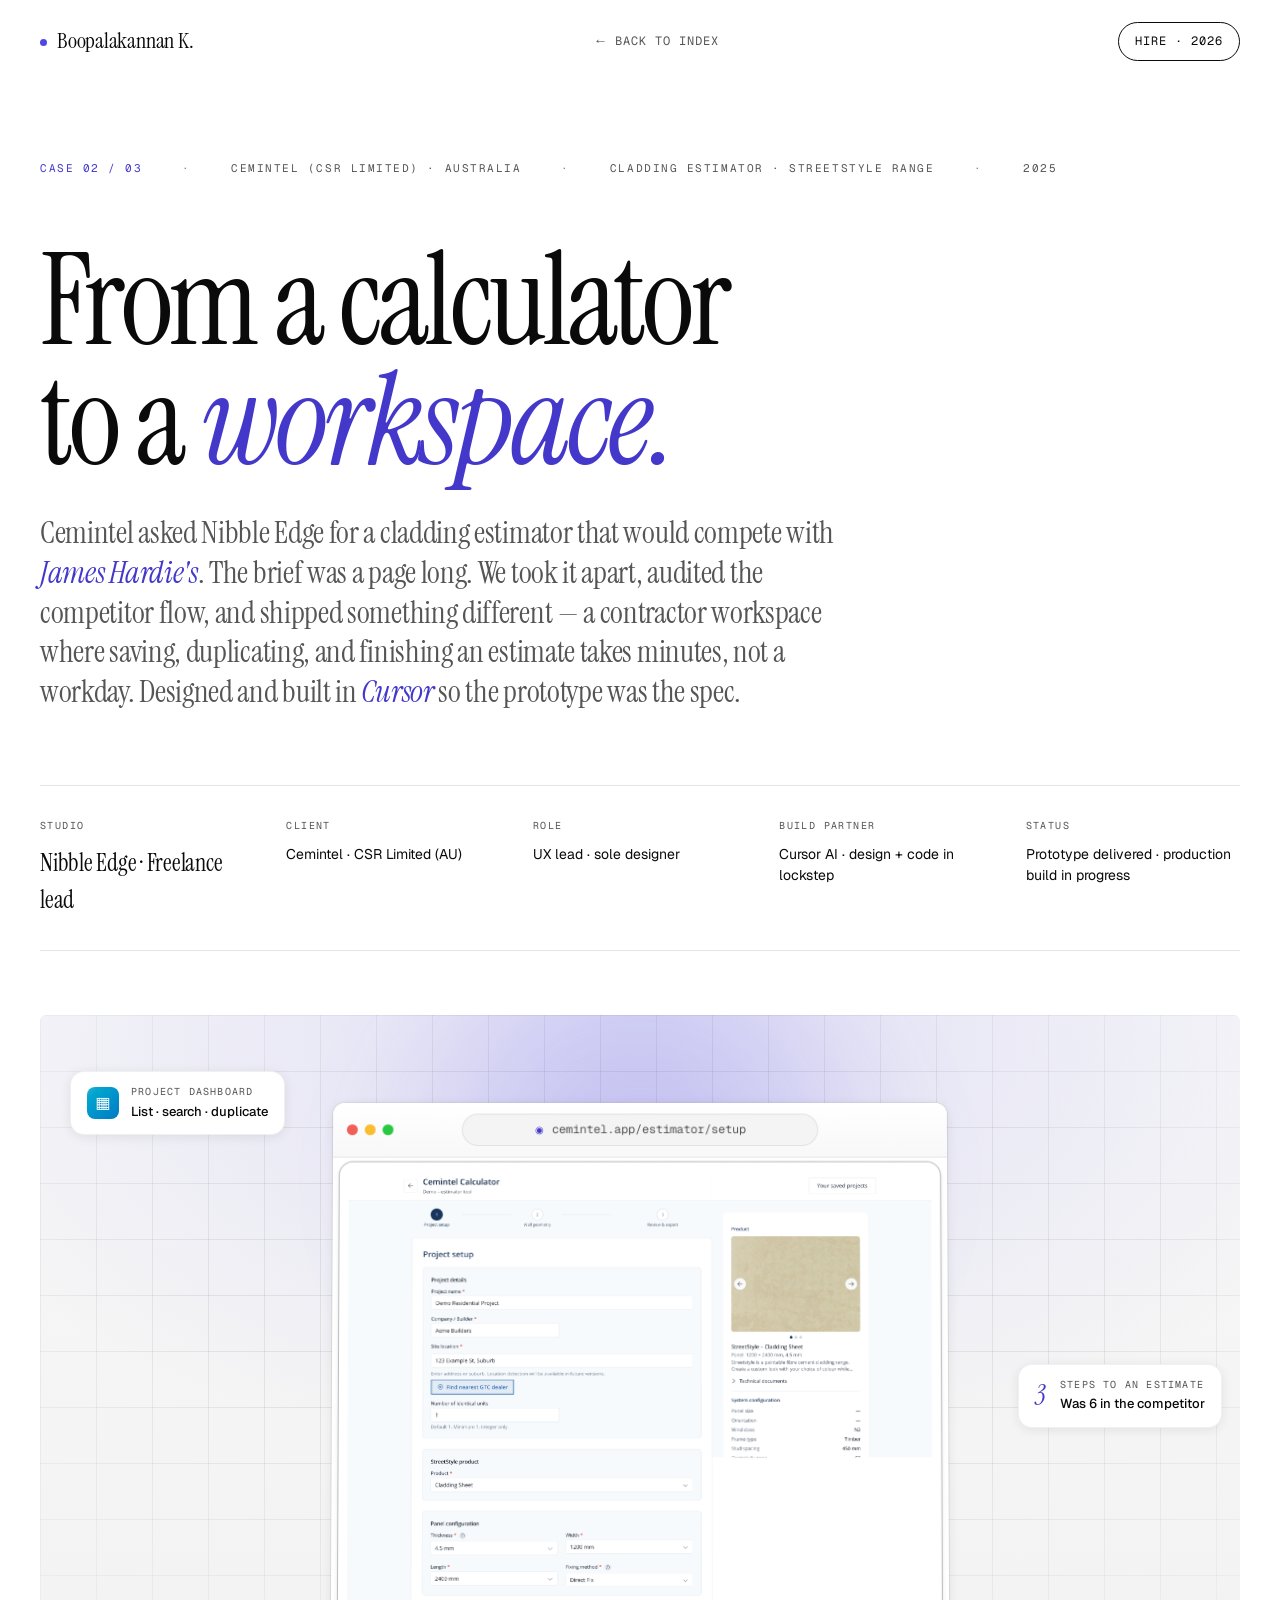
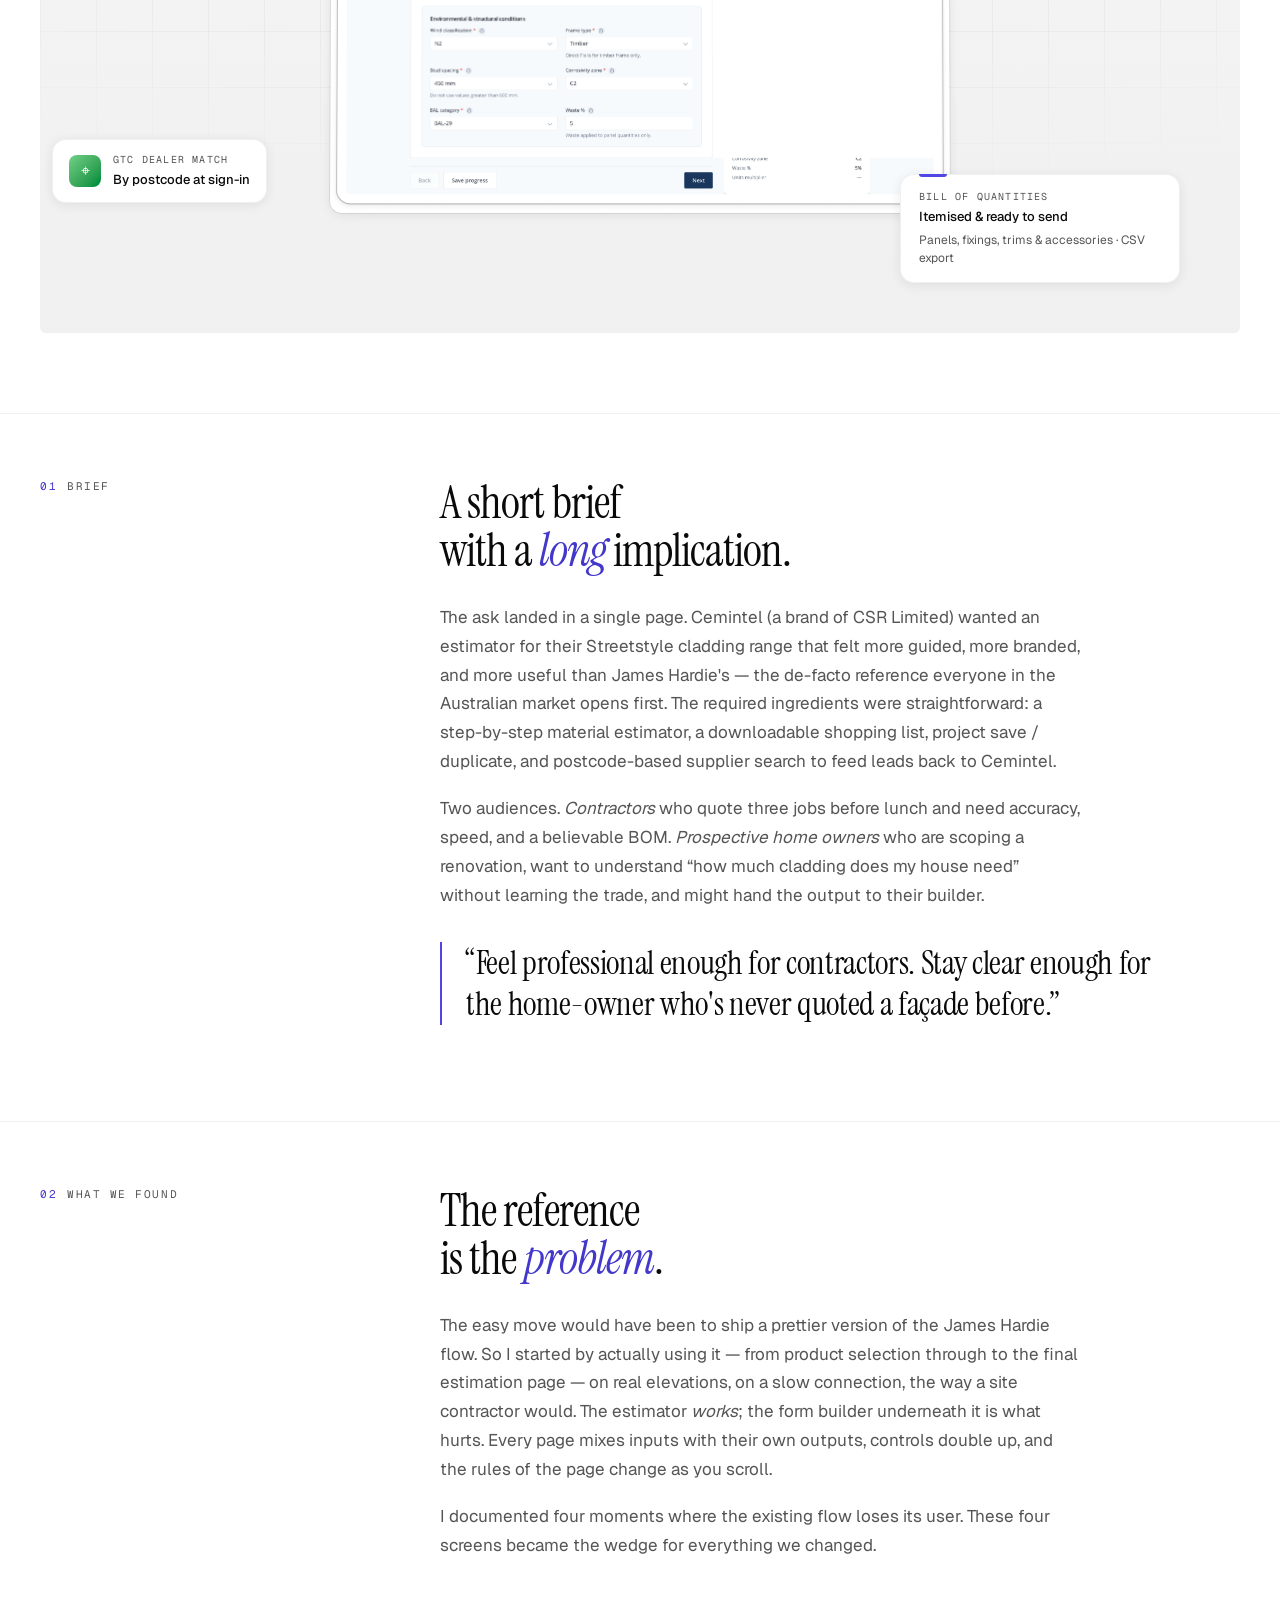
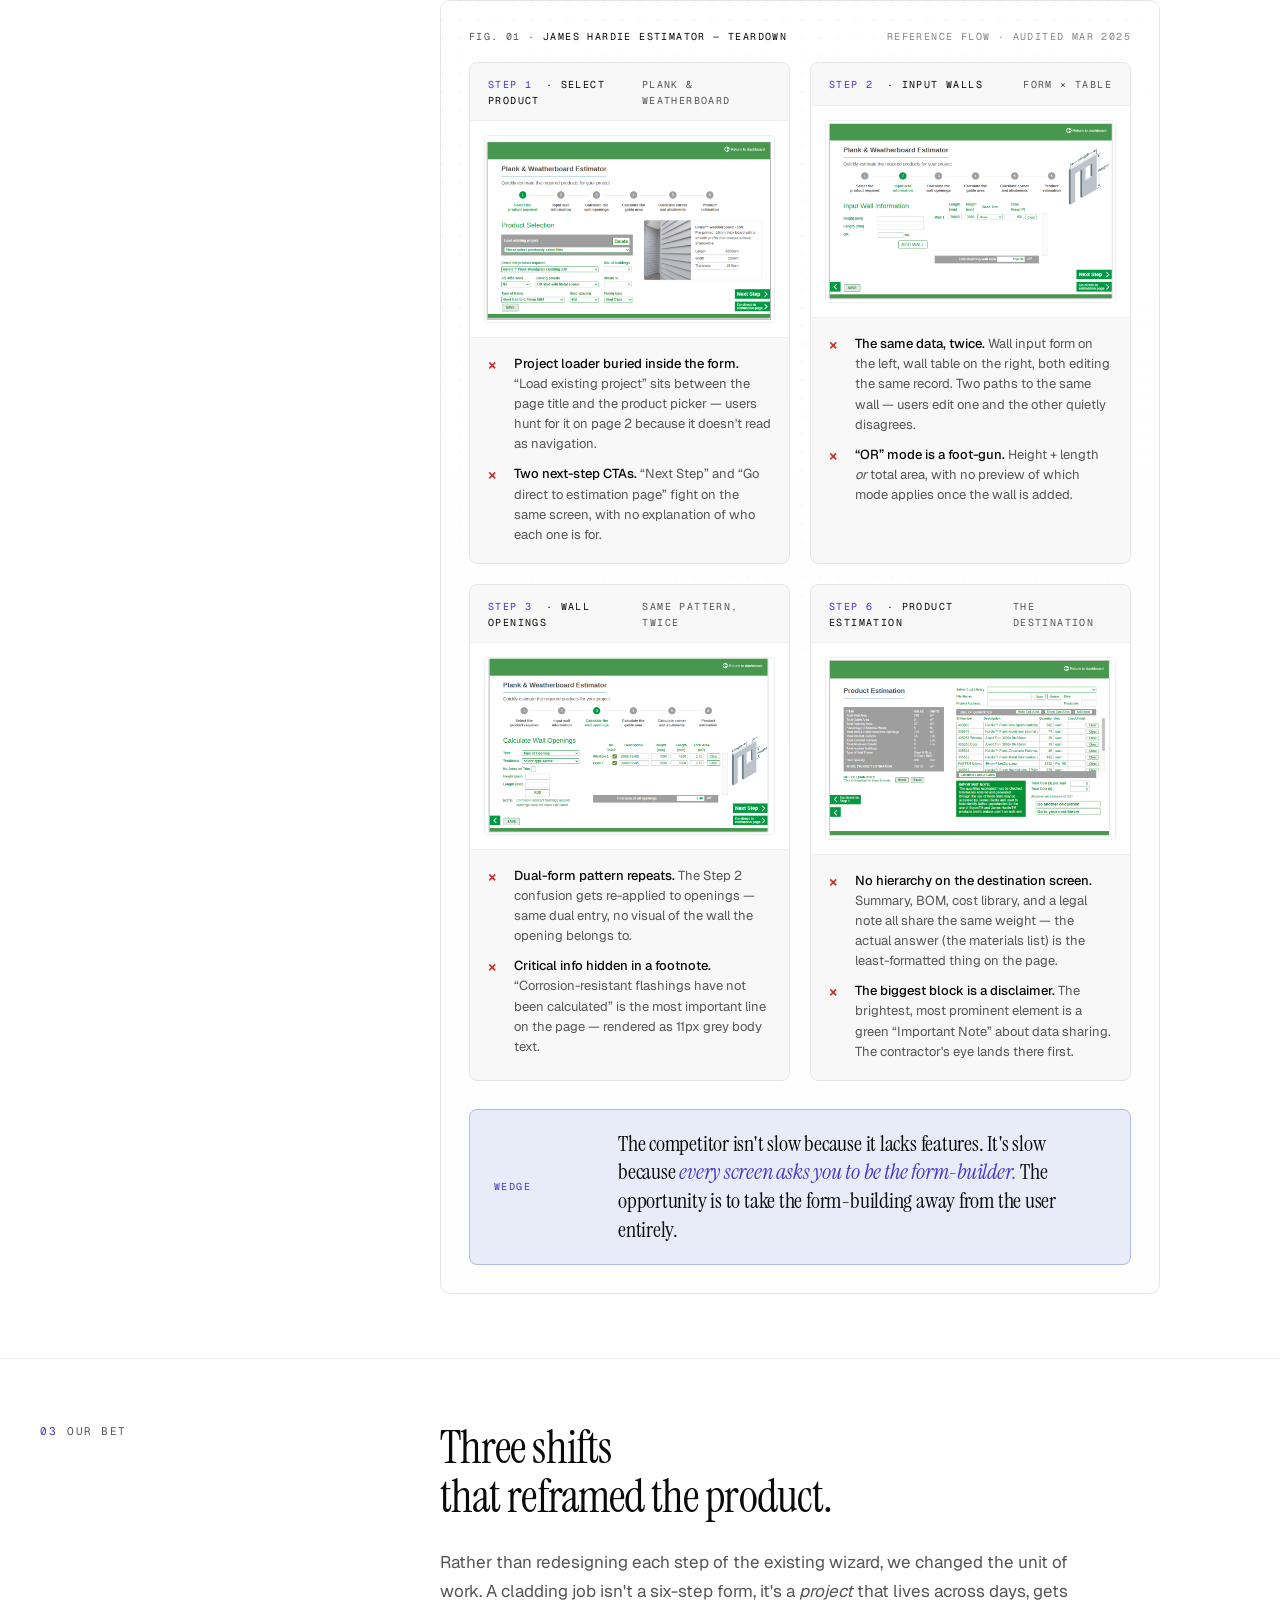
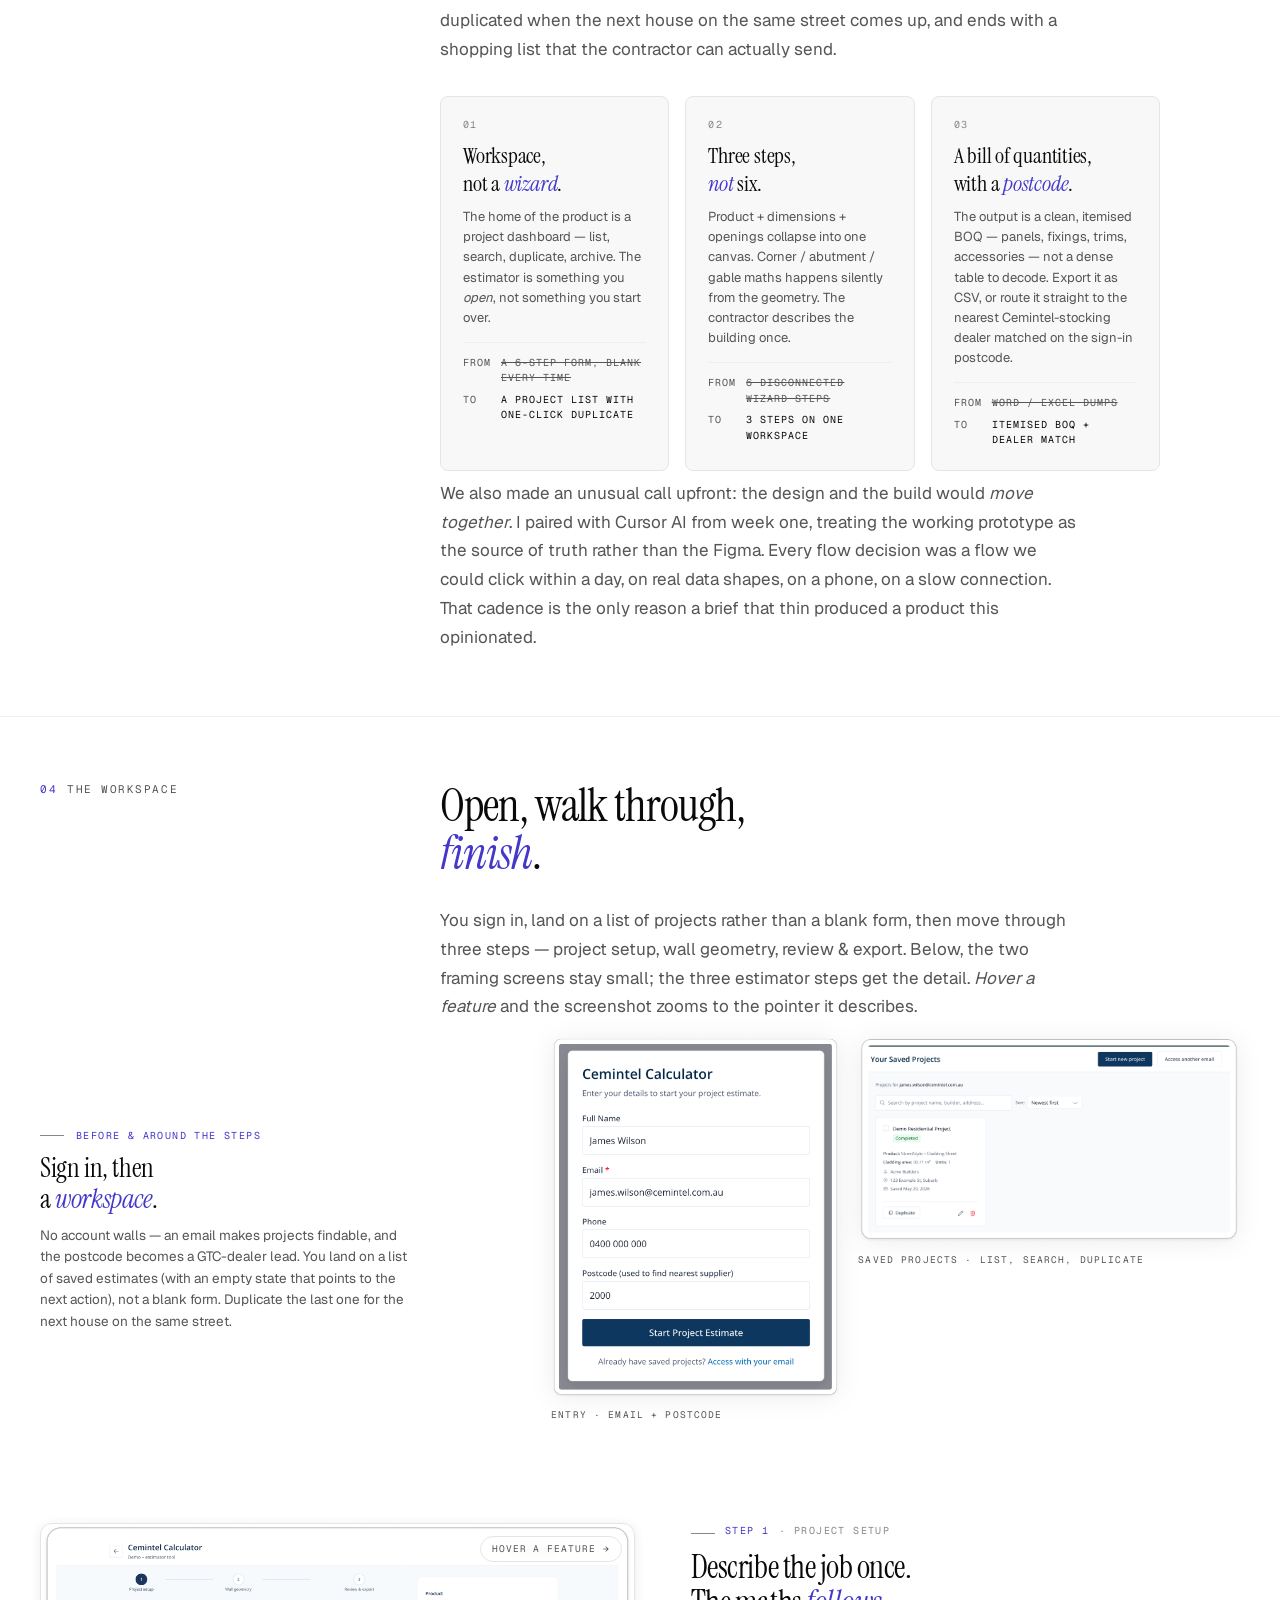
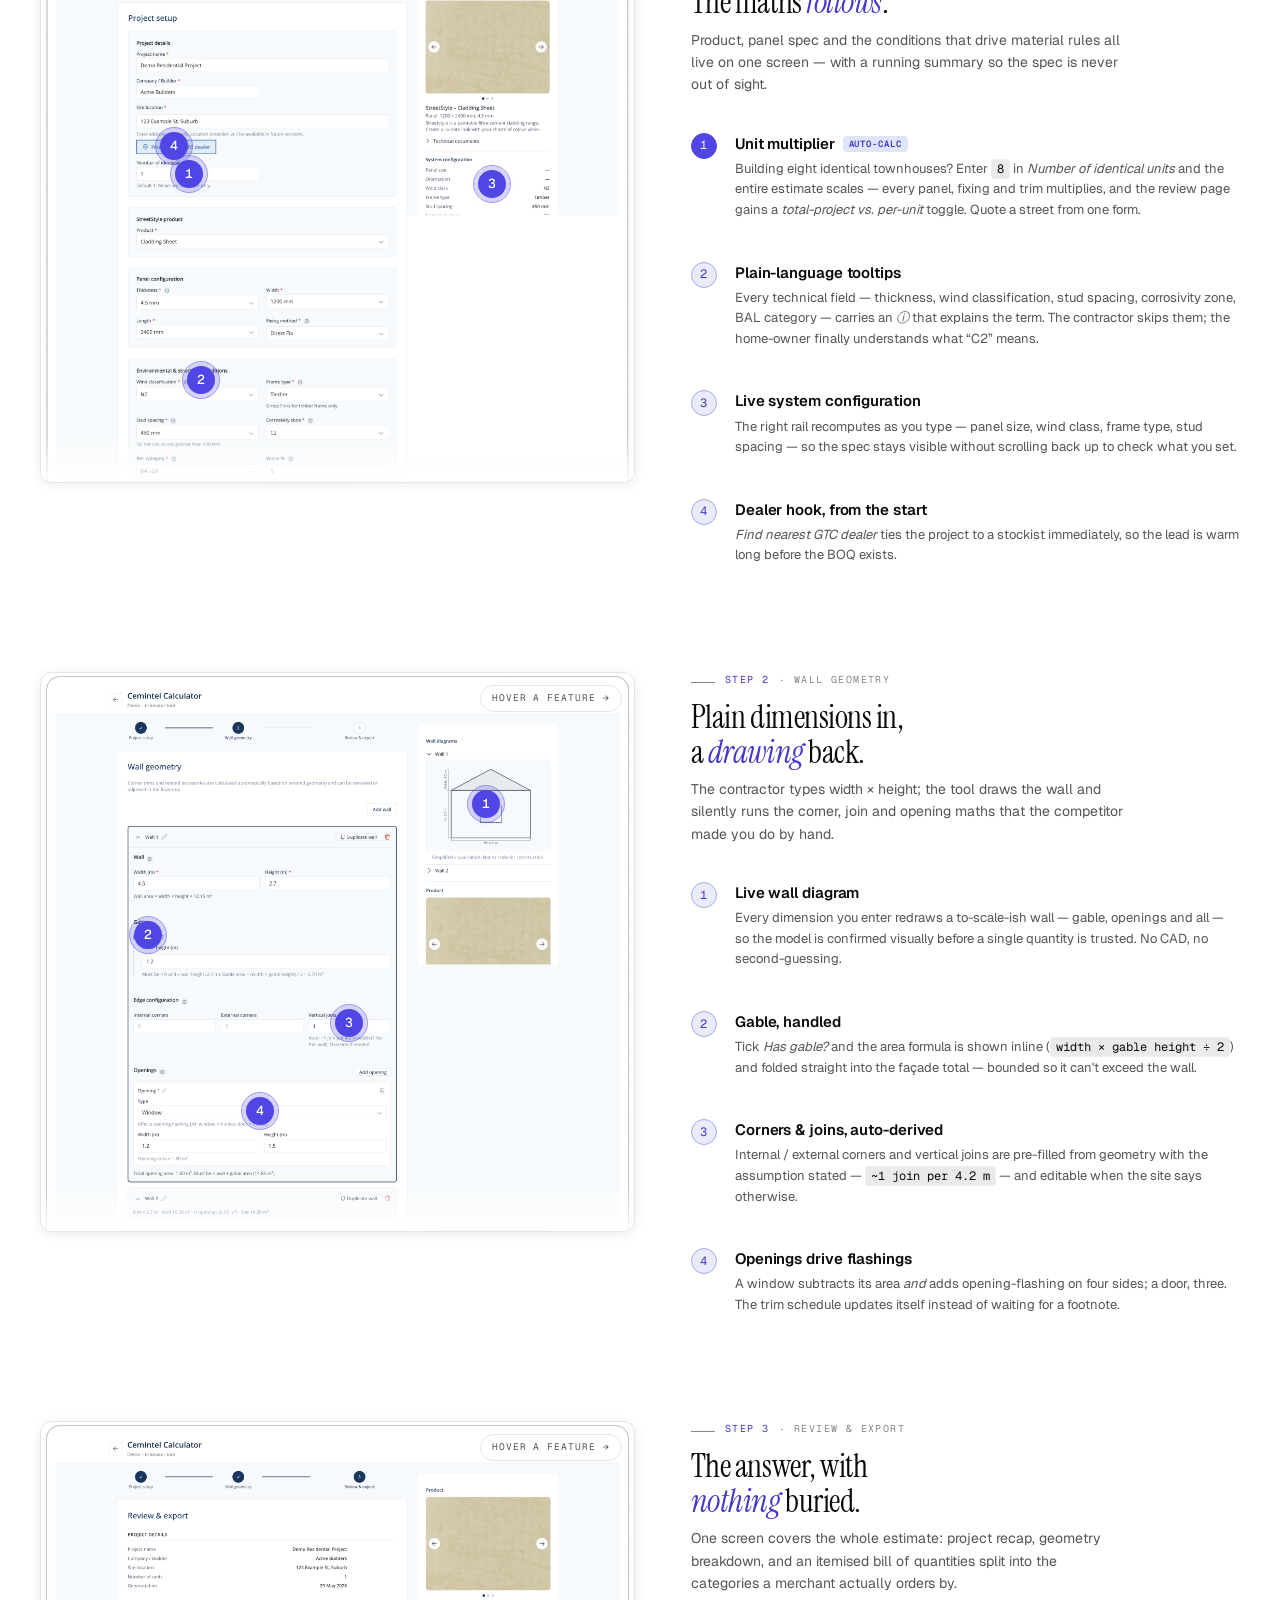
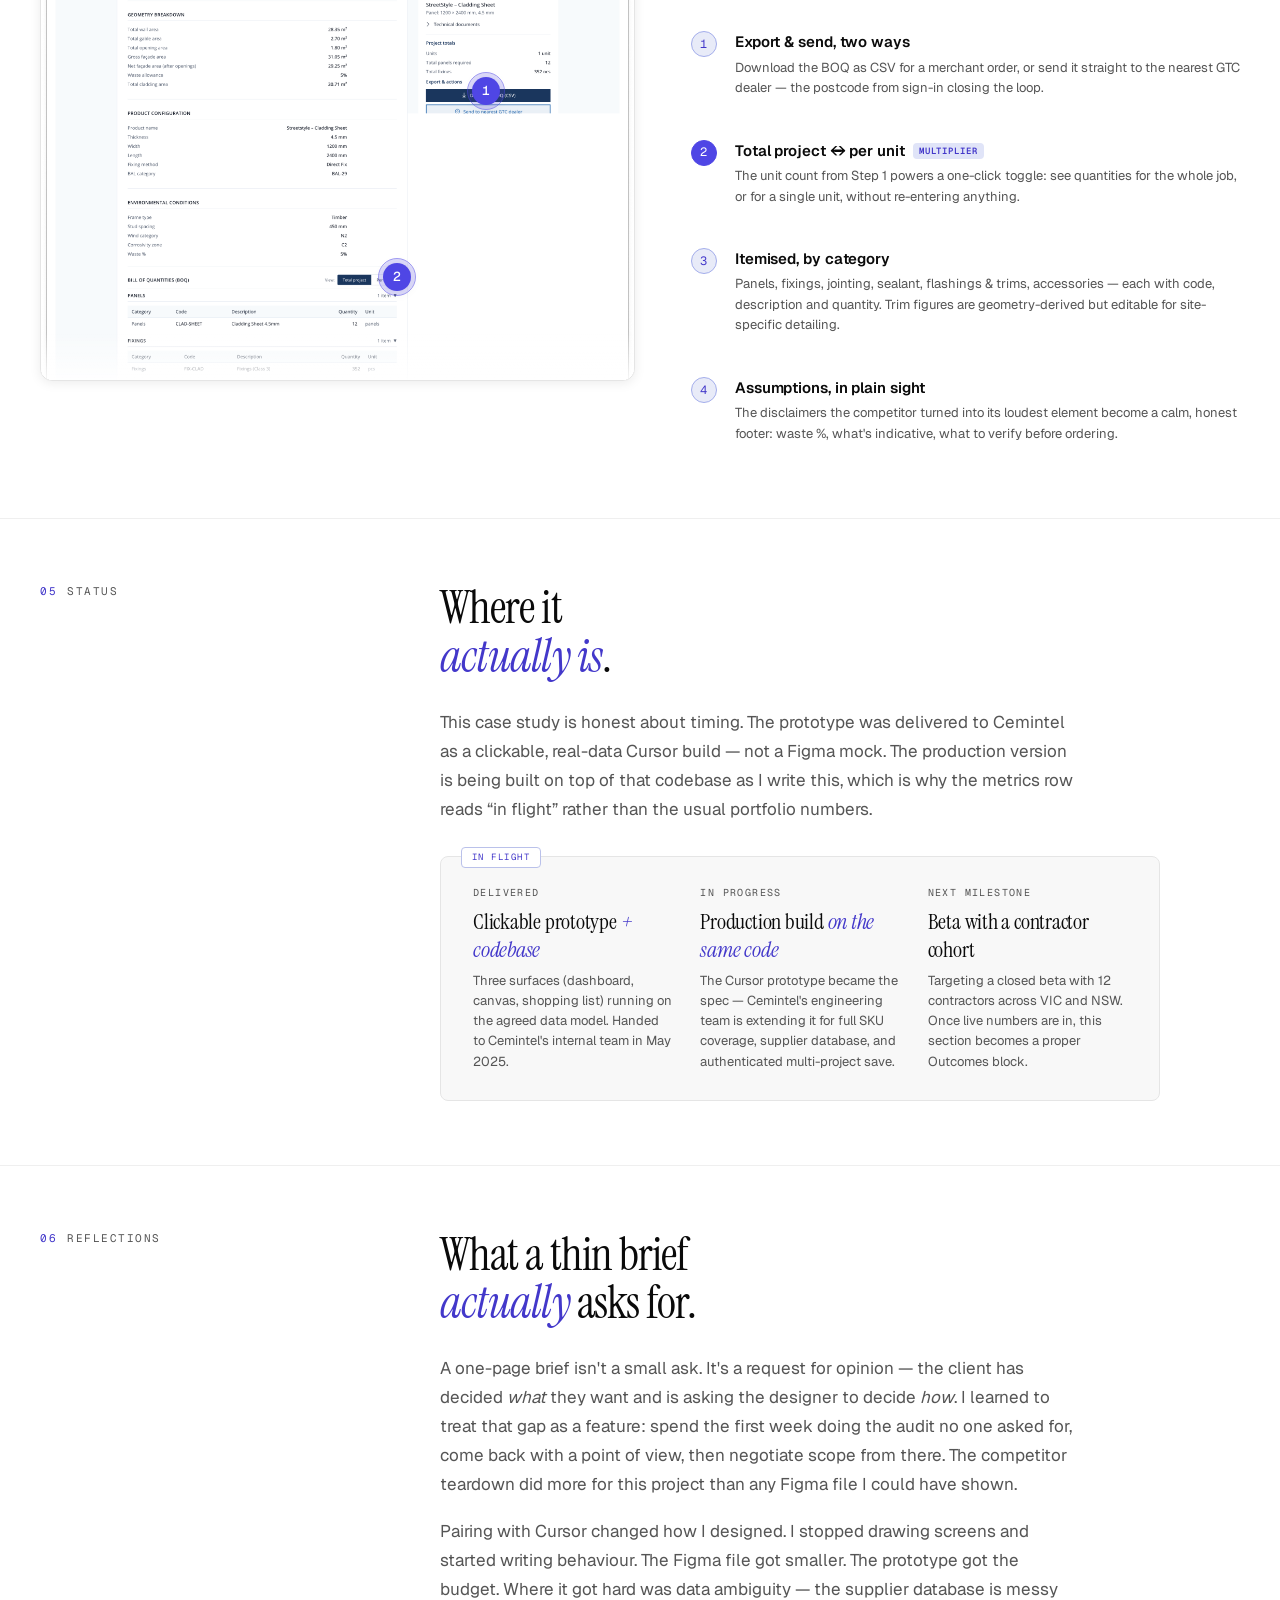
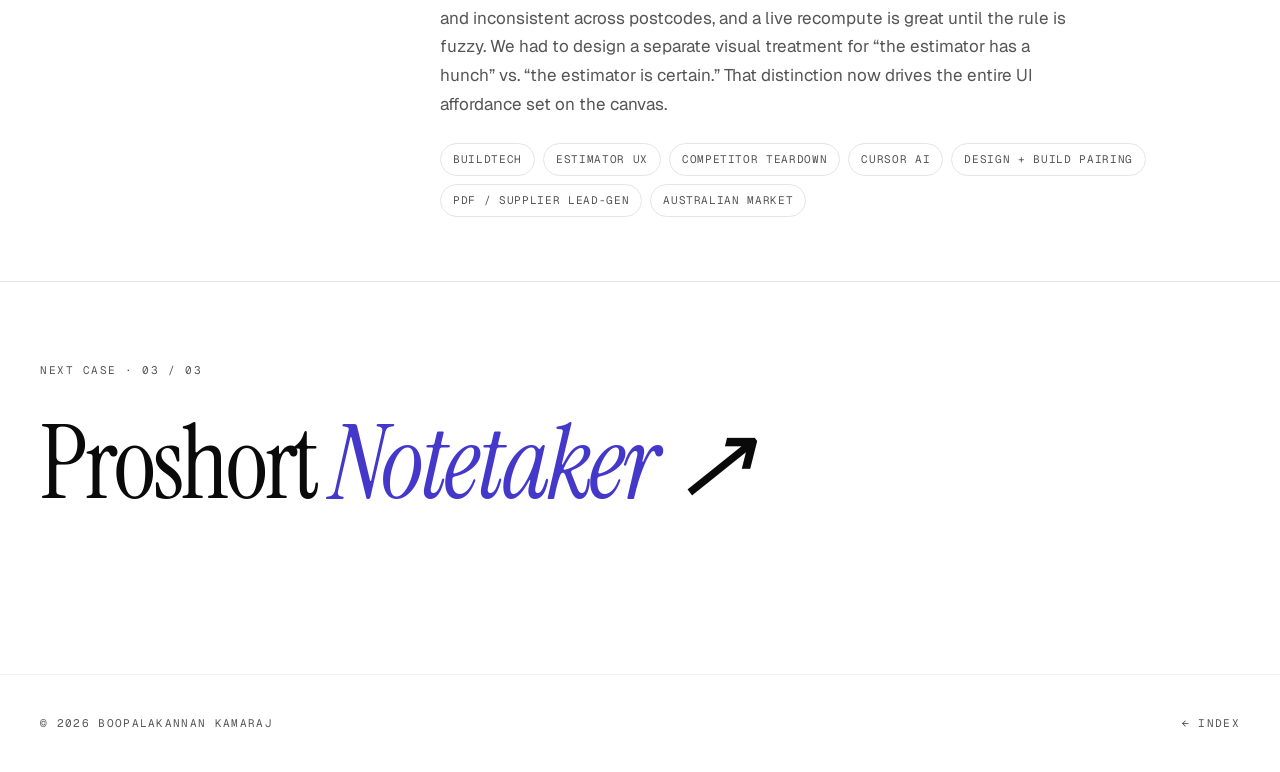
==== commit 917e8137: "Switch portfolio color theme to white, black, and indigo. Replace the ink-and-paper palette with pur" ====
--- a/work/cemintel-estimator.html
+++ b/work/cemintel-estimator.html
@@ -71,7 +71,7 @@
   }
   .comp-tile:hover {
     transform: translateY(-3px);
-    box-shadow: 0 22px 40px -22px rgba(20, 16, 8, 0.22);
+    box-shadow: 0 2px 12px rgba(0,0,0,0.08);
     z-index: 2;
   }
   .comp-tile-head {
@@ -220,8 +220,7 @@
     position: relative; z-index: 1;
     display: block; width: 100%; height: auto;
     filter:
-      drop-shadow(0 36px 80px rgba(20, 16, 8, 0.30))
-      drop-shadow(0 14px 30px rgba(20, 16, 8, 0.16));
+      drop-shadow(0 2px 12px rgba(0,0,0,0.08));
     transform: perspective(2600px) rotateX(2.5deg);
     transform-origin: 50% 100%;
     transition: transform 800ms cubic-bezier(.2,.7,.2,1);
@@ -242,7 +241,7 @@
   .shot-figure img,
   .shot-card img {
     display: block; width: 100%; height: auto;
-    filter: drop-shadow(0 20px 46px rgba(20, 16, 8, 0.16));
+    filter: drop-shadow(0 2px 12px rgba(0,0,0,0.08));
   }
   .shot-cap {
     display: flex; justify-content: space-between; align-items: baseline;
@@ -263,8 +262,8 @@
     max-height: 560px; overflow: auto;
     border-radius: 12px;
     border: 1px solid var(--line);
-    background: #fff;
-    box-shadow: 0 20px 46px -16px rgba(20, 16, 8, 0.20);
+    background: #FFFFFF;
+    box-shadow: 0 2px 12px rgba(0,0,0,0.08);
     -webkit-overflow-scrolling: touch;
   }
   .shot-scroll img {
@@ -274,7 +273,7 @@
     content: '';
     position: sticky; bottom: 0; left: 0; right: 0;
     display: block; height: 44px; margin-top: -44px;
-    background: linear-gradient(180deg, transparent, color-mix(in oklab, #fff 88%, transparent));
+    background: linear-gradient(180deg, transparent, color-mix(in oklab, #FFFFFF 88%, transparent));
     pointer-events: none;
   }
   .scroll-hint {
@@ -303,13 +302,13 @@
   .frameimg { position: relative; display: block; line-height: 0; border-radius: 12px; }
   .frameimg img {
     display: block; width: 100%; height: auto;
-    filter: drop-shadow(0 22px 50px rgba(20, 16, 8, 0.16));
+    filter: drop-shadow(0 2px 12px rgba(0,0,0,0.08));
   }
   .walk-shot .stack { display: flex; flex-direction: column; gap: 22px; }
   .walk-shot.scroll .port {
     max-height: 520px; overflow: auto;
-    border-radius: 12px; border: 1px solid var(--line); background: #fff;
-    box-shadow: 0 22px 50px -16px rgba(20, 16, 8, 0.20);
+    border-radius: 12px; border: 1px solid var(--line); background: #FFFFFF;
+    box-shadow: 0 2px 12px rgba(0,0,0,0.08);
     -webkit-overflow-scrolling: touch;
   }
   .walk-shot.scroll .frameimg { border-radius: 0; }
@@ -317,7 +316,7 @@
   .walk-shot.scroll .port::after {
     content: ''; position: sticky; bottom: 0; left: 0; right: 0;
     display: block; height: 40px; margin-top: -40px;
-    background: linear-gradient(180deg, transparent, color-mix(in oklab, #fff 90%, transparent));
+    background: linear-gradient(180deg, transparent, color-mix(in oklab, #FFFFFF 90%, transparent));
     pointer-events: none;
   }
 
@@ -328,7 +327,7 @@
     background: var(--accent); color: #fff;
     font-family: var(--mono); font-size: 13px; font-weight: 500;
     display: flex; align-items: center; justify-content: center;
-    box-shadow: 0 0 0 4px color-mix(in oklab, var(--accent) 20%, transparent), 0 4px 12px rgba(20, 16, 8, 0.32);
+    box-shadow: 0 0 0 4px color-mix(in oklab, var(--accent) 20%, transparent), 0 2px 12px rgba(0,0,0,0.08);
   }
   .hot::after {
     content: ''; position: absolute; inset: -5px; border-radius: 50%;
@@ -416,7 +415,7 @@
   .duo-shots figure.wide { flex: 1.32; }
   .duo-shots img {
     display: block; width: 100%; height: auto; border-radius: 9px;
-    filter: drop-shadow(0 14px 30px rgba(20, 16, 8, 0.15));
+    filter: drop-shadow(0 2px 12px rgba(0,0,0,0.08));
   }
   .duo-shots figcaption {
     margin-top: 9px; font-family: var(--mono); font-size: 9.5px; letter-spacing: 0.12em; text-transform: uppercase; color: var(--muted);
@@ -434,8 +433,8 @@
   .zoom-stage {
     position: sticky; top: 88px;
     overflow: hidden; height: 560px;
-    border-radius: 12px; border: 1px solid var(--line); background: #fff;
-    box-shadow: 0 22px 50px -16px rgba(20, 16, 8, 0.20);
+    border-radius: 12px; border: 1px solid var(--line); background: #FFFFFF;
+    box-shadow: 0 2px 12px rgba(0,0,0,0.08);
   }
   .zoom-canvas {
     position: absolute; left: 0; top: 0; width: 100%;
@@ -446,14 +445,14 @@
   .zoom-canvas img { display: block; width: 100%; height: auto; }
   .zoom-stage::after {
     content: ''; position: absolute; left: 0; right: 0; bottom: 0; height: 48px; z-index: 2;
-    background: linear-gradient(180deg, transparent, color-mix(in oklab, #fff 88%, transparent));
+    background: linear-gradient(180deg, transparent, color-mix(in oklab, #FFFFFF 88%, transparent));
     pointer-events: none; transition: opacity 0.4s;
   }
   .zoom-stage.zoomed::after { opacity: 0; }
   .zoom-hint {
     position: absolute; top: 12px; right: 12px; z-index: 3;
     font-family: var(--mono); font-size: 9.5px; letter-spacing: 0.1em; text-transform: uppercase; color: var(--ink-soft);
-    background: color-mix(in oklab, #fff 84%, transparent); border: 1px solid var(--line);
+    background: color-mix(in oklab, #FFFFFF 84%, transparent); border: 1px solid var(--line);
     border-radius: 999px; padding: 5px 11px; transition: opacity 0.35s; backdrop-filter: blur(5px);
   }
   .zoom-stage.zoomed .zoom-hint { opacity: 0; }
@@ -462,7 +461,7 @@
   .hot.dim { opacity: 0.18; }
   .hot.on {
     transform: translate(-50%, -50%) scale(1.22);
-    box-shadow: 0 0 0 5px color-mix(in oklab, var(--accent) 24%, transparent), 0 6px 16px rgba(20, 16, 8, 0.4);
+    box-shadow: 0 0 0 5px color-mix(in oklab, var(--accent) 24%, transparent), 0 2px 12px rgba(0,0,0,0.08);
   }
   /* In zoom mode the canvas is scaled 2×, so the marker would balloon and
      cover the element it points to. Counter-scale the active one into a small
@@ -471,8 +470,8 @@
   .zoom-stage.zoomed .hot.on {
     background: transparent;
     color: transparent;
-    border: 2px solid #fff;
-    box-shadow: 0 0 0 2px var(--accent), 0 2px 10px rgba(20, 16, 8, 0.45);
+    border: 2px solid #FFFFFF;
+    box-shadow: 0 0 0 2px var(--accent), 0 2px 12px rgba(0,0,0,0.08);
     transform: translate(-50%, -50%) scale(0.5);
   }
   .zoom-stage.zoomed .hot.on::after {
--- a/work/case-study.css
+++ b/work/case-study.css
@@ -4,18 +4,24 @@
    ============================================================ */
 
 :root {
-  --bg: #f3efe7;
-  --bg-warm: #ebe4d6;
-  --ink: #16140f;
-  --ink-soft: #2c2820;
-  --muted: #7a6f5f;
-  --muted-2: #a89e8c;
-  --line: #d9d2c2;
-  --line-soft: #e4ddcc;
-  --accent: oklch(0.62 0.13 38);
-  --accent-ink: oklch(0.42 0.10 38);
-  --paper: #faf7f0;
-  --surface: #fff;
+  --color-bg: #FFFFFF;
+  --color-surface: #F8F8F8;
+  --color-text-primary: #0A0A0A;
+  --color-text-secondary: #555555;
+  --color-accent: #4F46E5;
+  --color-border: #E5E5E5;
+  --bg: #FFFFFF;
+  --bg-warm: #F8F8F8;
+  --ink: #0A0A0A;
+  --ink-soft: #555555;
+  --muted: #555555;
+  --muted-2: #888888;
+  --line: #E5E5E5;
+  --line-soft: #EFEFEF;
+  --accent: #4F46E5;
+  --accent-ink: #4338CA;
+  --paper: #FFFFFF;
+  --surface: #F8F8F8;
   --serif: 'Instrument Serif', 'Times New Roman', serif;
   --sans: 'Geist', ui-sans-serif, system-ui, sans-serif;
   --mono: 'Geist Mono', ui-monospace, 'SF Mono', Menlo, monospace;
@@ -26,6 +32,9 @@
 html, body { margin: 0; padding: 0; background: var(--bg); color: var(--ink); font-family: var(--sans); -webkit-font-smoothing: antialiased; }
 html, body { transition: background-color 320ms ease, color 320ms ease; }
 body { font-size: 16px; line-height: 1.55; }
+/* Prevent any horizontal scroll at every width. `clip` (not `hidden`) keeps the
+   sticky side-labels working on desktop, since it never becomes a scroll container. */
+html { overflow-x: clip; }
 ::selection { background: var(--accent); color: #fff; }
 a { color: inherit; text-decoration: none; }
 img { max-width: 100%; display: block; }
@@ -187,7 +196,7 @@
 
 /* ===== image-slot polish ===== */
 image-slot {
-  background: repeating-linear-gradient(45deg, transparent 0 12px, color-mix(in oklab, var(--bg-warm) 70%, #d3c8b0 30%) 12px 13px), var(--bg-warm);
+  background: repeating-linear-gradient(45deg, transparent 0 12px, color-mix(in oklab, var(--bg-warm) 70%, #E0E0E0 30%) 12px 13px), var(--bg-warm);
 }
 
 /* ===== Next case ===== */
@@ -222,3 +231,26 @@
   .fig-grid, .fig-grid.three { grid-template-columns: 1fr; }
   .cs-metrics { grid-template-columns: 1fr 1fr; }
 }
+
+/* ---- Phones ---- */
+@media (max-width: 600px) {
+  .nav, footer { padding-left: 18px; padding-right: 18px; }
+  .nav { padding-top: 16px; padding-bottom: 16px; }
+  .nav .brand { font-size: 19px; }
+  .nav .back { display: none; }
+  .wrap, .wrap--narrow { padding: 0 18px; }
+  section { padding: 64px 0; }
+  .cs-header { padding-top: 104px; }
+  .cs-meta-row { gap: 18px; margin-bottom: 36px; flex-wrap: wrap; }
+  /* Big display type must shrink below the viewport width or long words
+     (e.g. "Estimator") push the page sideways — balance won't break a word. */
+  .cs-title { font-size: clamp(36px, 11.5vw, 60px); }
+  .cs-lede { font-size: clamp(19px, 5vw, 24px); }
+  .cs-facts { margin-top: 40px; grid-template-columns: 1fr 1fr; gap: 18px; }
+  .cs-block { padding: 48px 0; }
+  .prose h3 { font-size: clamp(26px, 7vw, 38px); }
+  .cs-metrics { grid-template-columns: 1fr; }
+  .cs-next { padding: 56px 0 100px; }
+  .cs-next .ttl { font-size: clamp(38px, 12vw, 64px); }
+  footer { flex-direction: column; align-items: flex-start; gap: 10px; padding: 28px 18px; }
+}
--- a/work/hero-stage.css
+++ b/work/hero-stage.css
@@ -11,7 +11,7 @@
   border-radius: 6px;
   background:
     radial-gradient(120% 90% at 50% 0%, color-mix(in oklab, var(--accent) 14%, transparent) 0%, transparent 55%),
-    linear-gradient(180deg, #ebe4d6 0%, #e2dac6 100%);
+    linear-gradient(180deg, #F8F8F8 0%, #F0F0F0 100%);
   overflow: hidden;
   isolation: isolate;
 }
@@ -36,13 +36,10 @@
 /* ===== Window frames ===== */
 .window {
   position: relative; z-index: 1;
-  background: #fff;
+  background: #FFFFFF;
   border-radius: 12px;
   overflow: hidden;
-  box-shadow:
-    0 1px 0 rgba(255,255,255,0.6) inset,
-    0 30px 80px -20px rgba(20, 16, 8, 0.35),
-    0 12px 30px -10px rgba(20, 16, 8, 0.25),
+  box-shadow: 0 2px 12px rgba(0,0,0,0.08),
     0 0 0 1px color-mix(in oklab, var(--ink) 8%, transparent);
   transform: perspective(2400px) rotateX(2deg);
   transform-origin: 50% 100%;
@@ -53,13 +50,13 @@
 .window-bar {
   display: grid; grid-template-columns: 90px 1fr 90px; align-items: center;
   padding: 11px 14px;
-  background: linear-gradient(180deg, #f8f5ee 0%, #efeadd 100%);
+  background: linear-gradient(180deg, #FFFFFF 0%, #F8F8F8 100%);
   border-bottom: 1px solid color-mix(in oklab, var(--ink) 10%, transparent);
 }
 .window-bar .dots { display: flex; gap: 7px; }
 .window-bar .dots i {
   width: 11px; height: 11px; border-radius: 50%; display: inline-block;
-  background: #d9d2c2;
+  background: #E5E5E5;
 }
 .window-bar .dots i:nth-child(1) { background: #f06058; }
 .window-bar .dots i:nth-child(2) { background: #f9bd2e; }
@@ -68,7 +65,7 @@
   justify-self: center;
   display: inline-flex; align-items: center; gap: 8px;
   font-family: var(--mono); font-size: 12px; color: var(--ink-soft);
-  background: color-mix(in oklab, var(--ink) 4%, #fff);
+  background: color-mix(in oklab, var(--ink) 4%, #FFFFFF);
   border: 1px solid color-mix(in oklab, var(--ink) 8%, transparent);
   border-radius: 999px;
   padding: 6px 14px;
@@ -84,7 +81,7 @@
 }
 .window-bar .app-name .badge {
   font-family: var(--mono); font-size: 10px; letter-spacing: 0.08em; text-transform: uppercase;
-  padding: 2px 7px; border-radius: 4px; background: color-mix(in oklab, var(--accent) 14%, #fff);
+  padding: 2px 7px; border-radius: 4px; background: color-mix(in oklab, var(--accent) 14%, #FFFFFF);
   color: var(--accent-ink);
 }
 .window image-slot { display: block; width: 100%; aspect-ratio: 16/10; }
@@ -92,13 +89,10 @@
 /* ===== Floating annotation chips & notes ===== */
 .chip, .note {
   position: absolute;
-  background: #fff;
+  background: #FFFFFF;
   border-radius: 14px;
   padding: 12px 16px;
-  box-shadow:
-    0 1px 0 rgba(255,255,255,0.8) inset,
-    0 12px 28px -10px rgba(20, 16, 8, 0.22),
-    0 4px 10px -4px rgba(20, 16, 8, 0.14);
+  box-shadow: 0 2px 12px rgba(0,0,0,0.08);
   border: 1px solid color-mix(in oklab, var(--ink) 6%, transparent);
   display: inline-flex; align-items: center; gap: 12px;
   z-index: 2;
@@ -153,7 +147,7 @@
 /* AI icon swatch */
 .chip-icn {
   width: 32px; height: 32px; border-radius: 8px;
-  background: linear-gradient(135deg, color-mix(in oklab, var(--accent) 70%, #fff) 0%, var(--accent) 100%);
+  background: linear-gradient(135deg, color-mix(in oklab, var(--accent) 70%, #FFFFFF) 0%, var(--accent) 100%);
   color: #fff; font-size: 16px;
   display: inline-flex; align-items: center; justify-content: center;
 }
